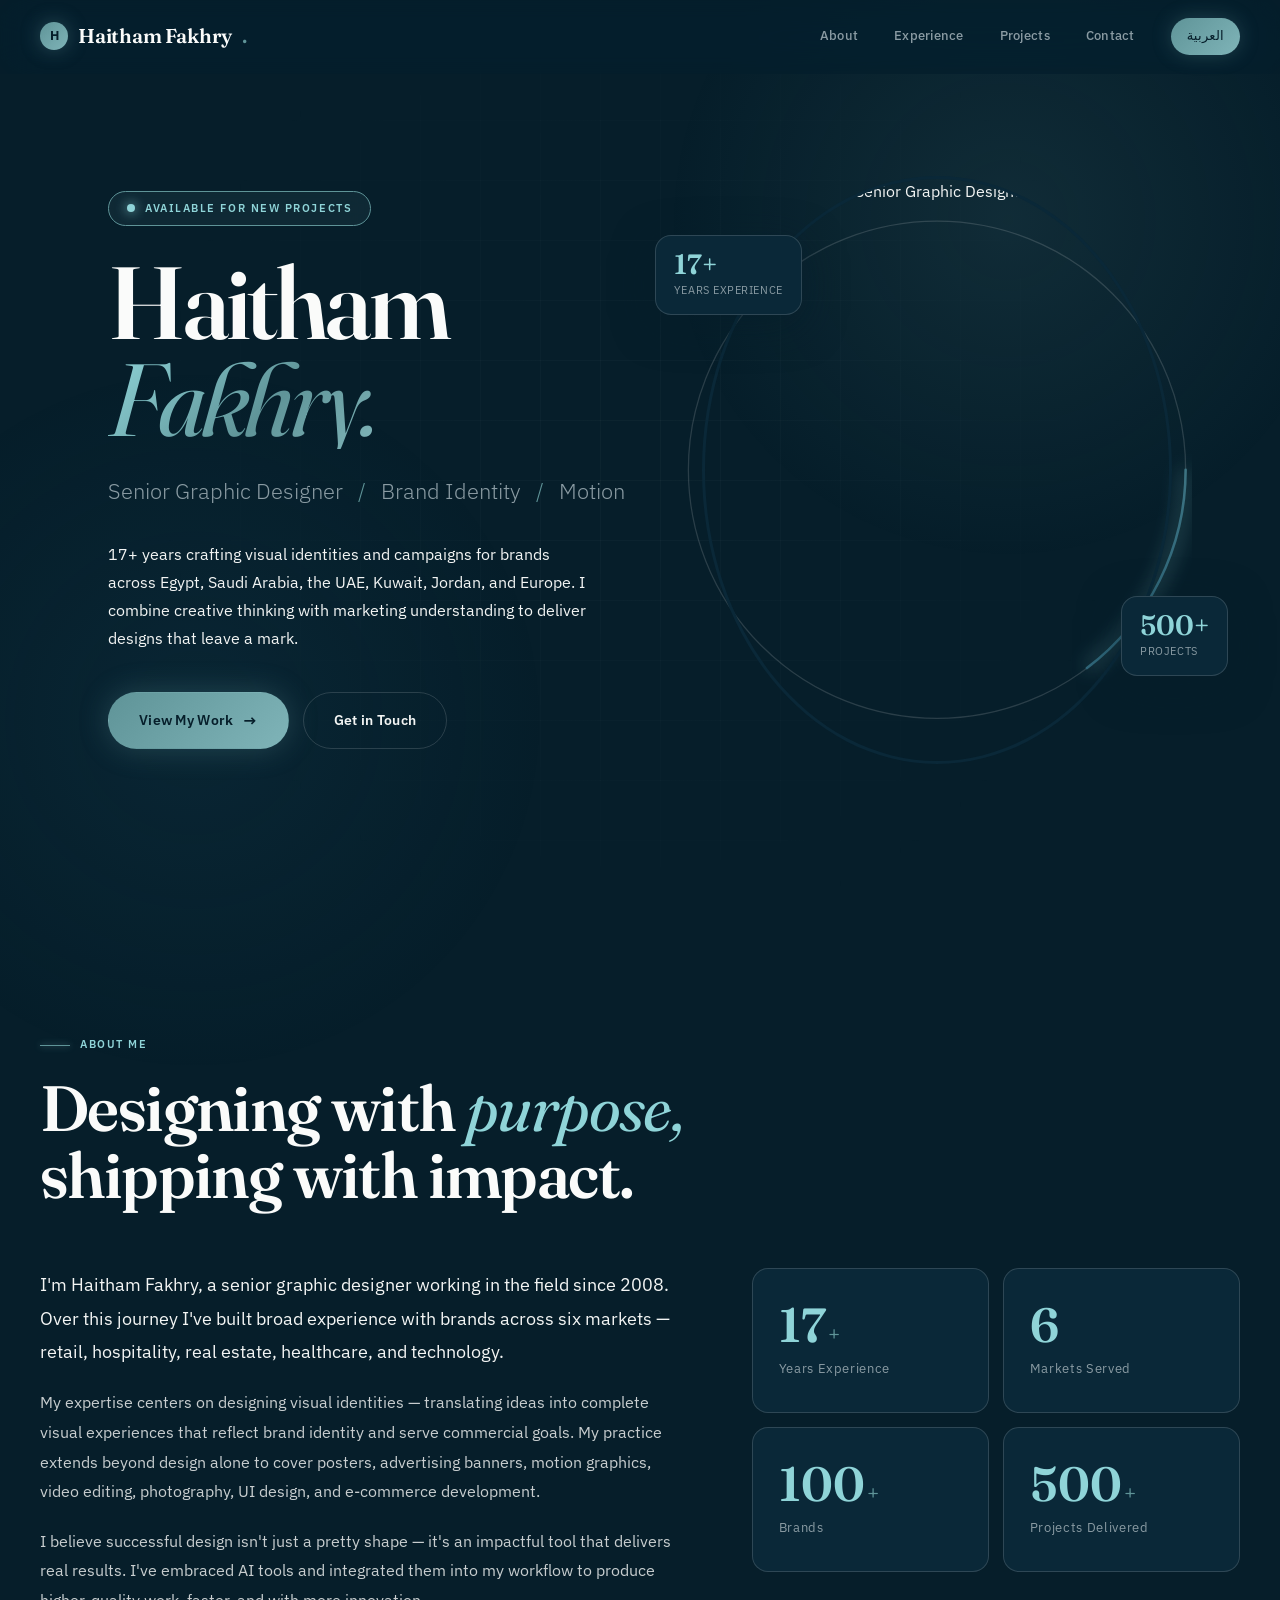
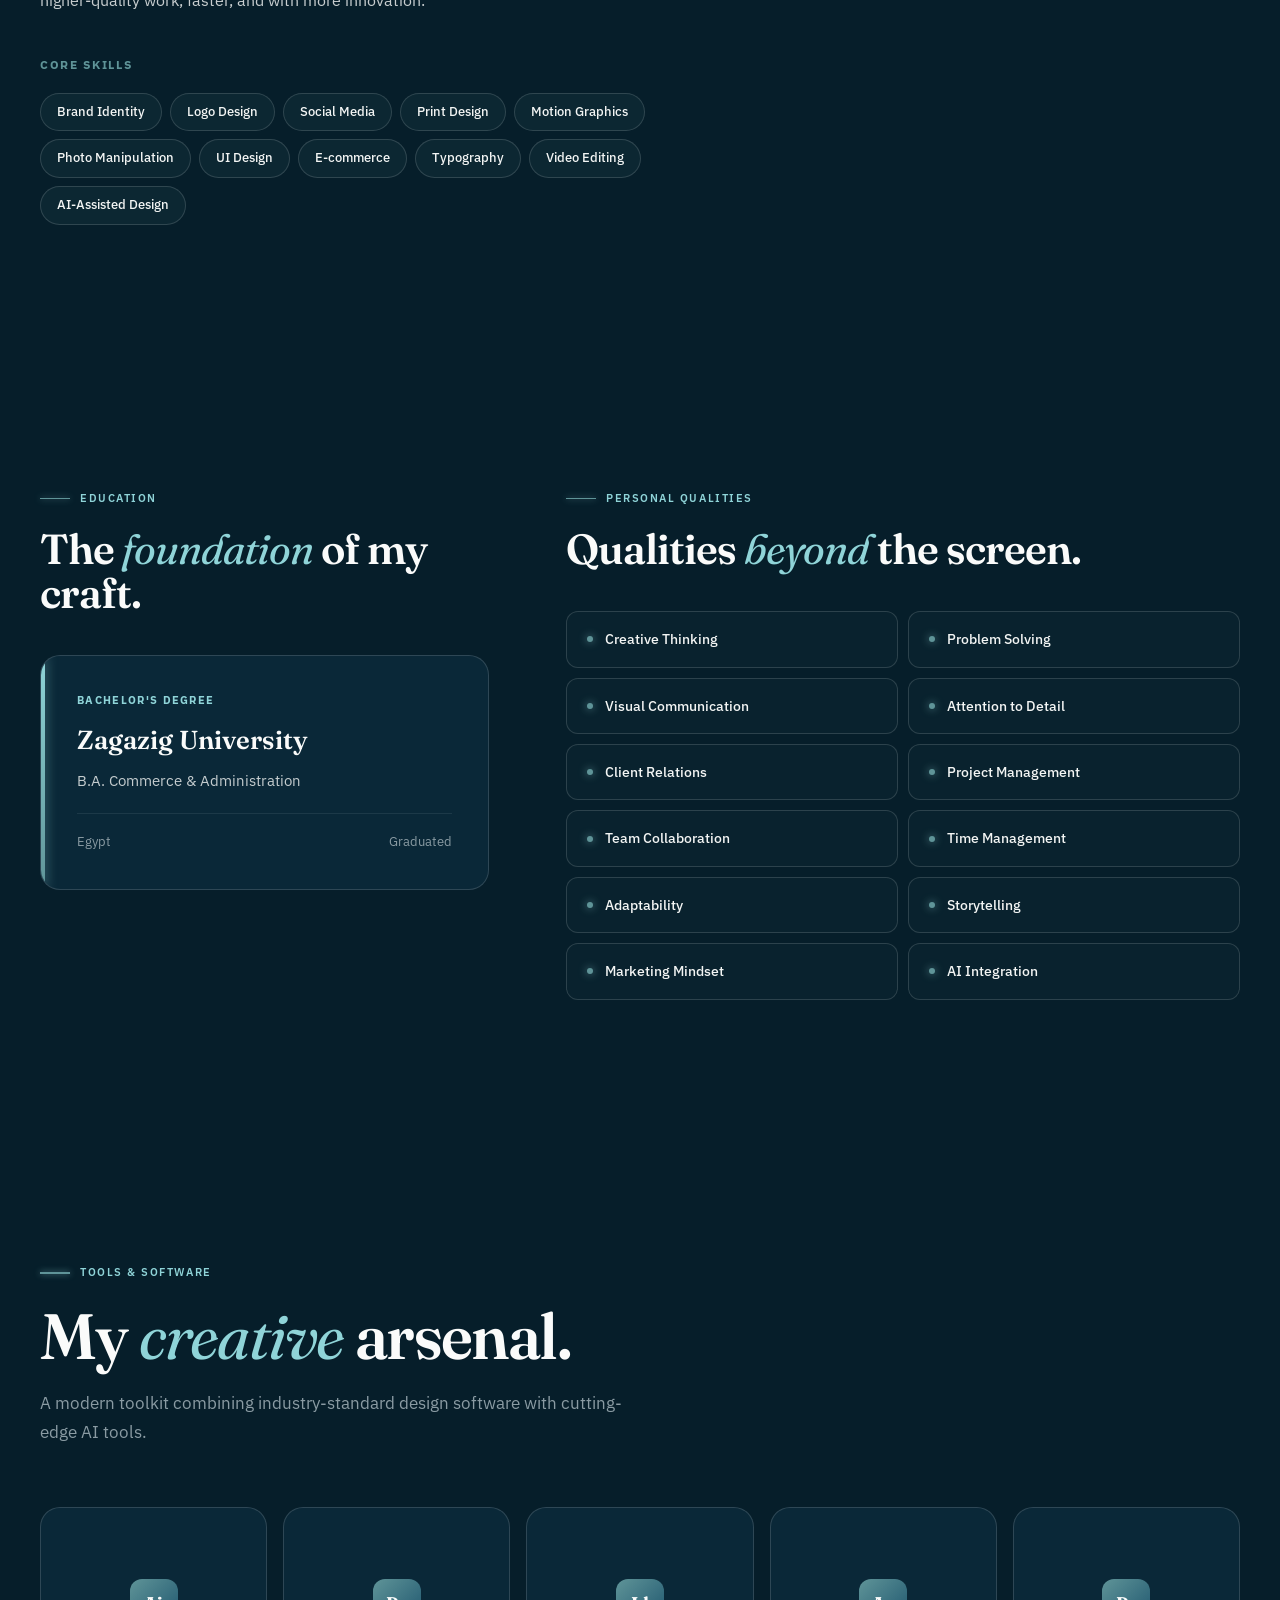
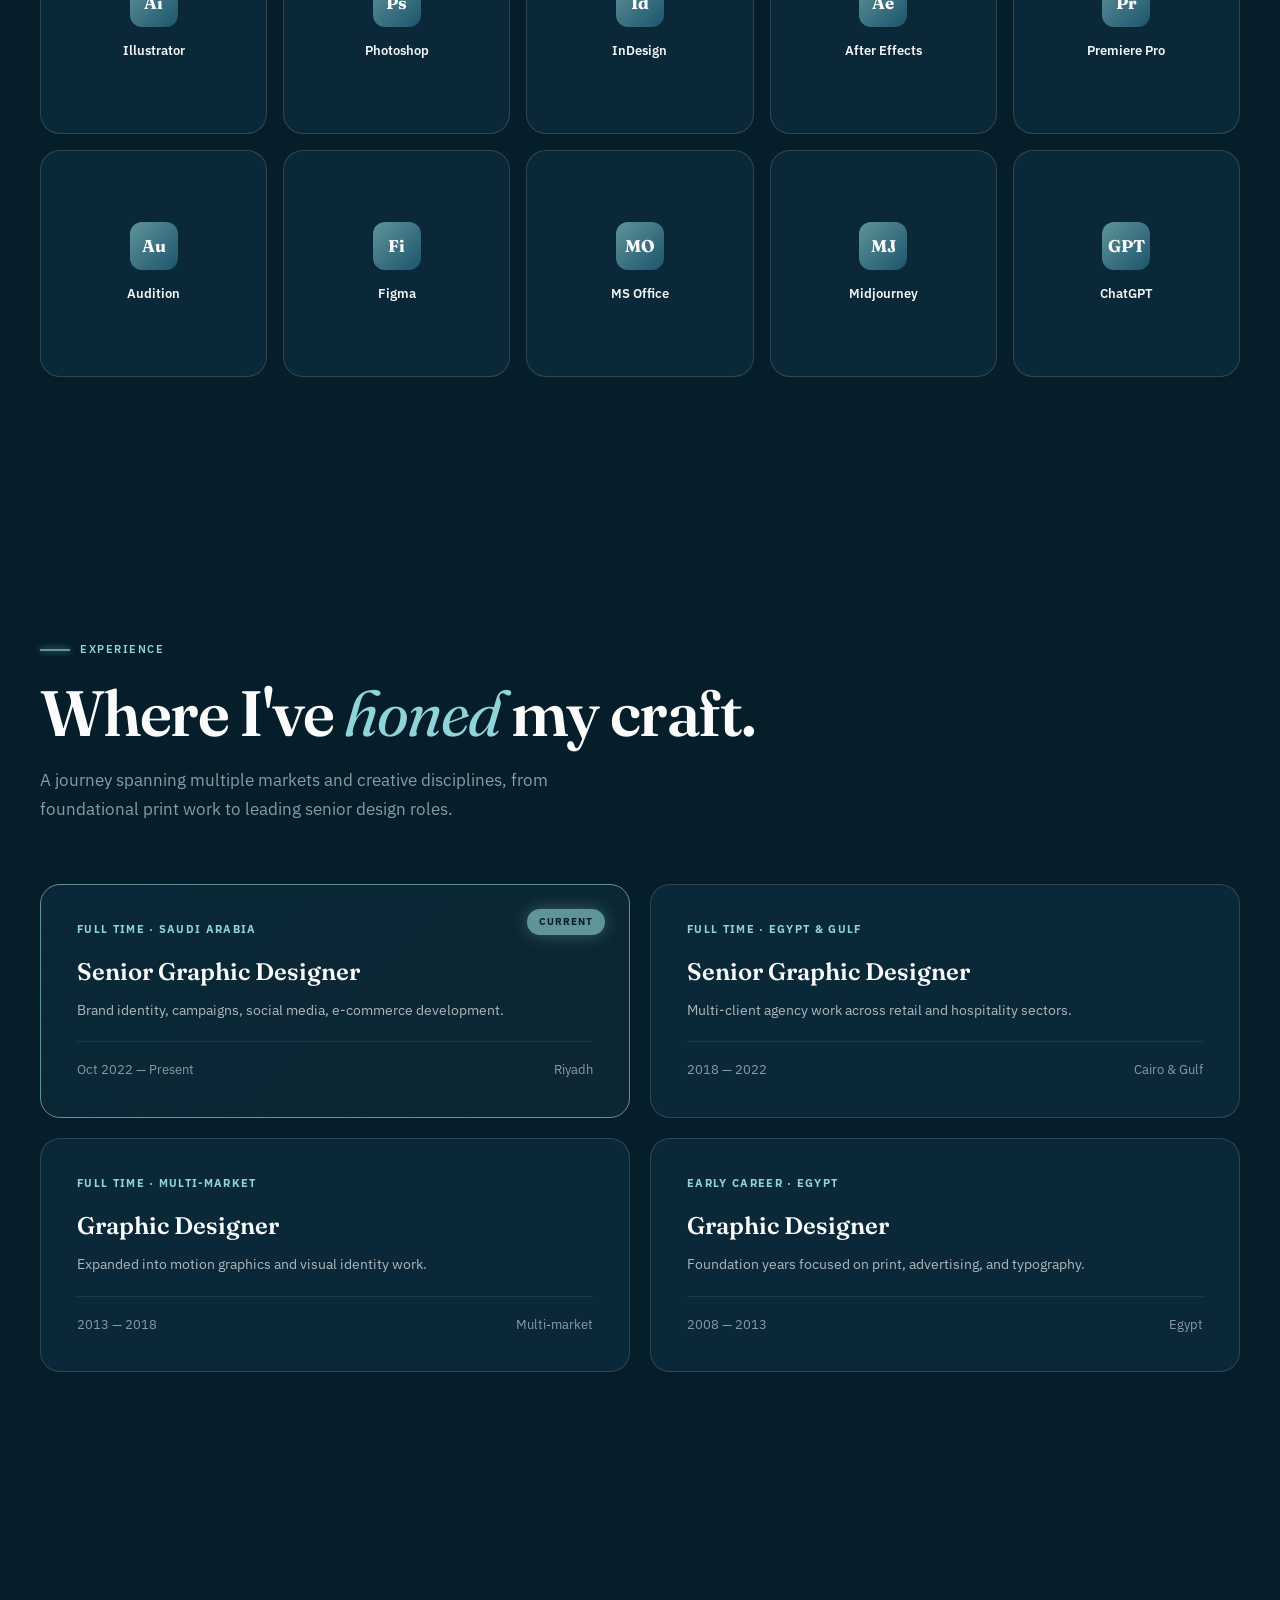
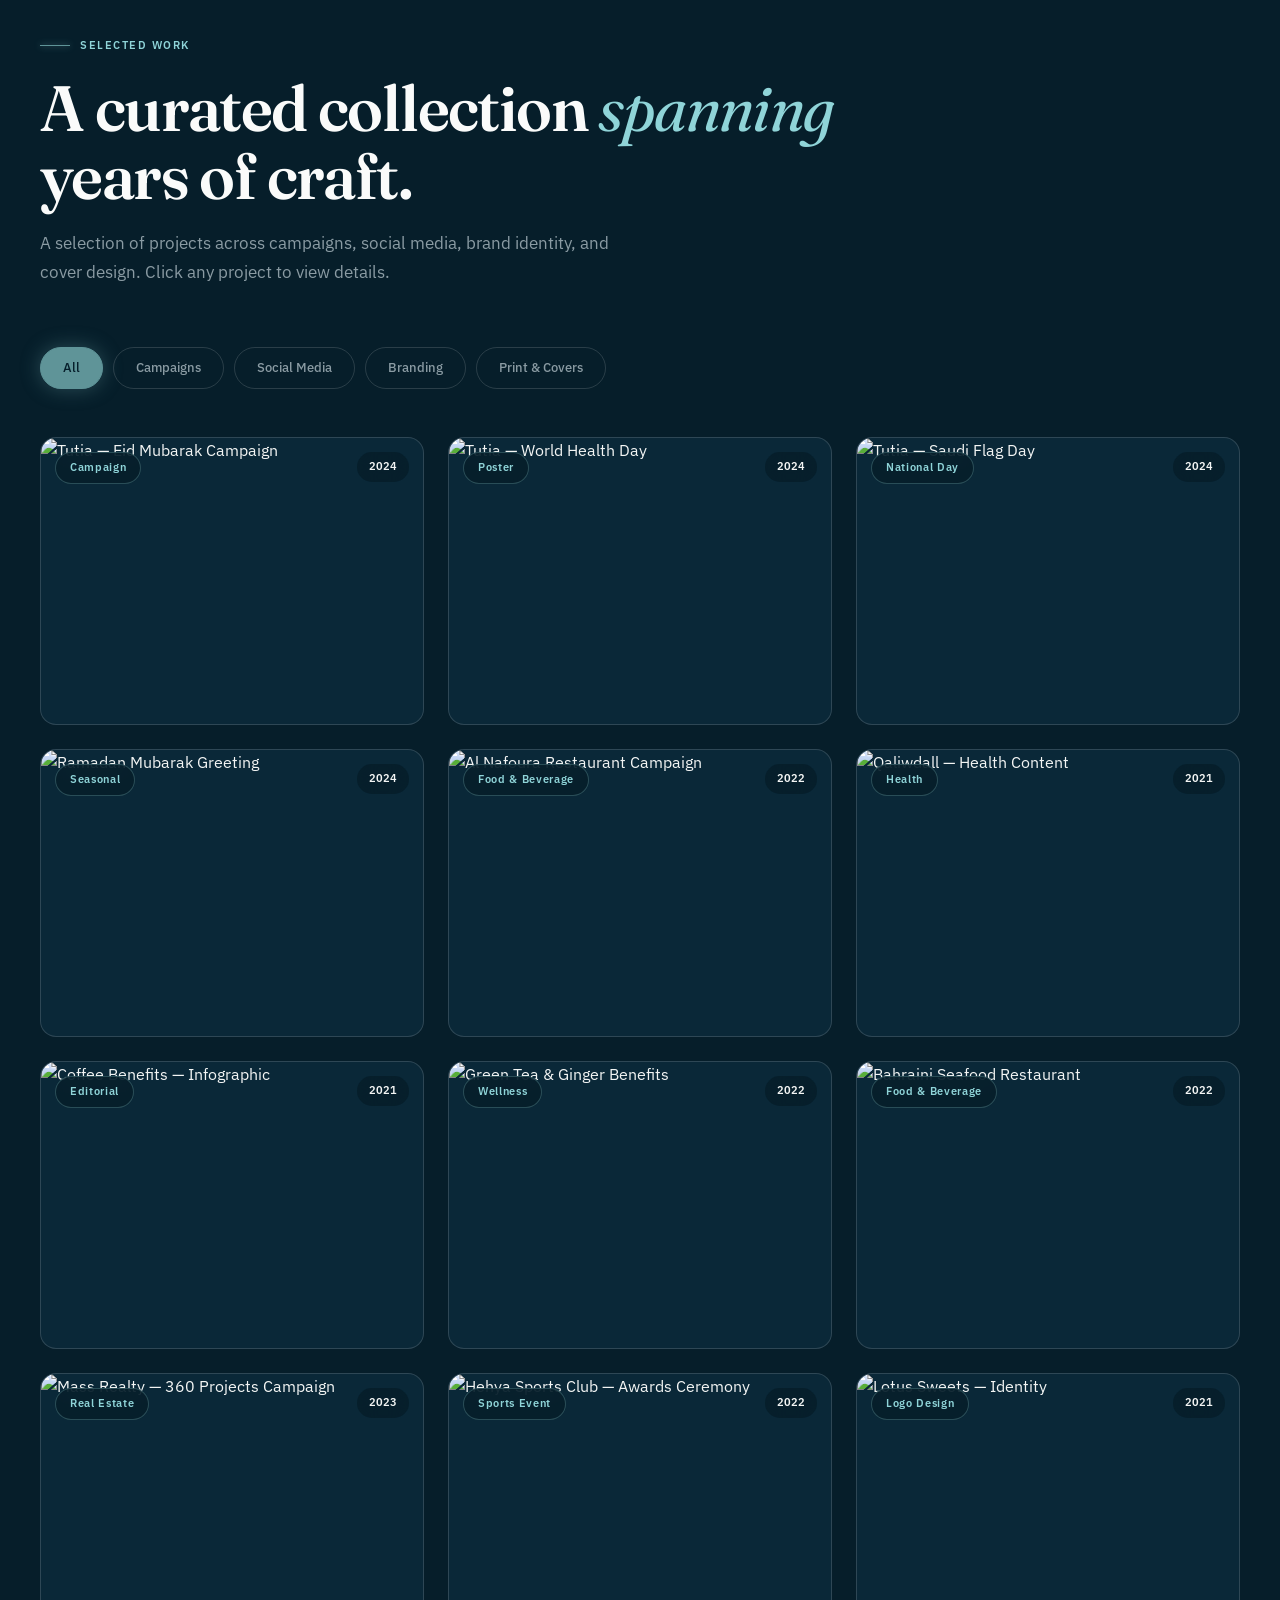
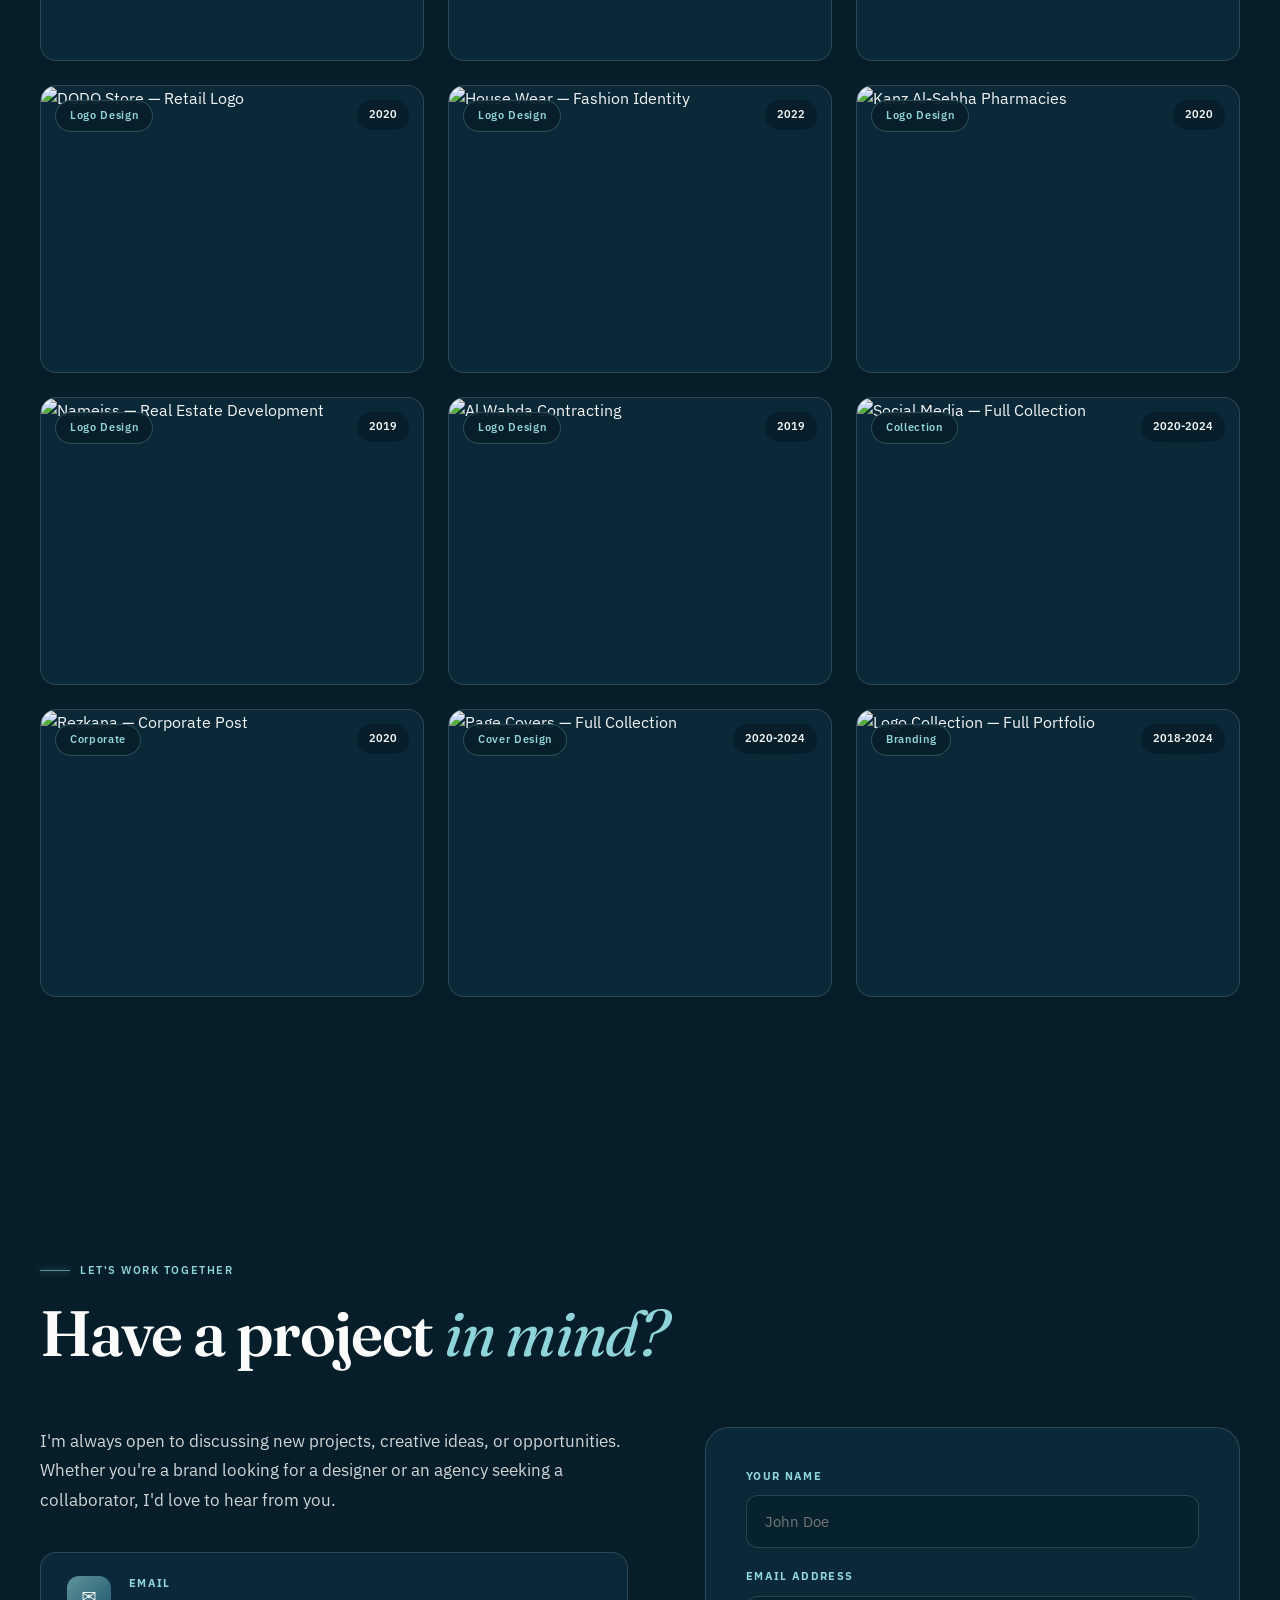
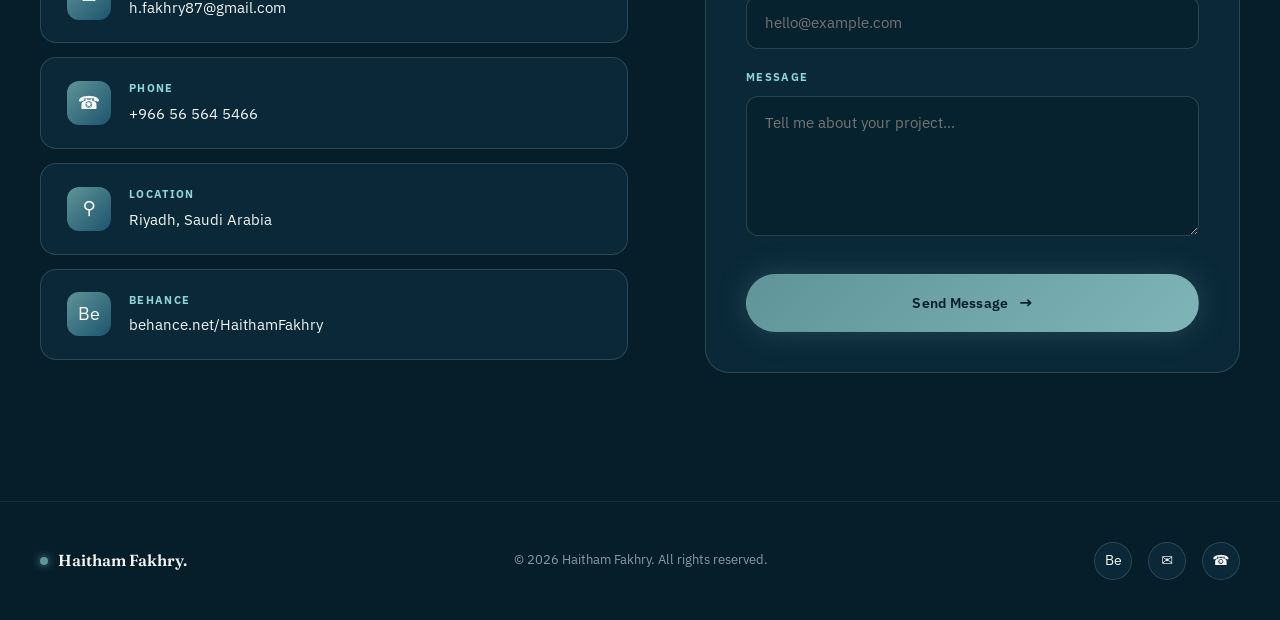
==== index.html @ f1efccdd "Add files via upload" ====
<!DOCTYPE html>
<html lang="en">
<head>
  <meta charset="UTF-8">
  <meta name="viewport" content="width=device-width, initial-scale=1.0">
  <title>Haitham Fakhry — Senior Graphic Designer</title>
  <meta name="description" content="Senior Graphic Designer with 17+ years of experience crafting visual identities and campaigns across the Middle East and Europe.">
  
  <link rel="preconnect" href="https://fonts.googleapis.com">
  <link rel="preconnect" href="https://fonts.gstatic.com" crossorigin>
  <link href="https://fonts.googleapis.com/css2?family=IBM+Plex+Sans:wght@300;400;500;600;700&family=Fraunces:opsz,wght@9..144,300;9..144,400;9..144,600;9..144,700&display=swap" rel="stylesheet">
  
  <link rel="stylesheet" href="style.css">
</head>
<body>

<nav class="nav" id="nav">
  <div class="nav-inner">
    <a href="#" class="nav-logo">
      <span class="logo-mark">H</span>
      Haitham Fakhry<span class="dot">.</span>
    </a>
    
    <div class="nav-menu" id="nav-menu">
      <a href="#about">About</a>
      <a href="#experience">Experience</a>
      <a href="#projects">Projects</a>
      <a href="#contact">Contact</a>
      <a href="ar/" class="lang-toggle">العربية</a>
    </div>
    
    <button class="nav-toggle" id="nav-toggle" aria-label="Menu">☰</button>
  </div>
</nav>

<section class="hero">
  <div class="hero-bg"></div>
  <div class="container">
    <div class="hero-inner">
      <div class="hero-text">
        <div class="hero-eyebrow reveal">
          <span class="pulse"></span>
          <span>Available for new projects</span>
        </div>
        
        <h1 class="reveal reveal-delay-1">
          Haitham<br>
          <span class="gradient-text">Fakhry.</span>
        </h1>
        
        <div class="role reveal reveal-delay-2">
          Senior Graphic Designer <span class="dash">/</span> Brand Identity <span class="dash">/</span> Motion
        </div>
        
        <p class="intro reveal reveal-delay-3">
          17+ years crafting visual identities and campaigns for brands across Egypt, Saudi Arabia, the UAE, Kuwait, Jordan, and Europe. I combine creative thinking with marketing understanding to deliver designs that leave a mark.
        </p>
        
        <div class="hero-ctas reveal reveal-delay-4">
          <a href="#projects" class="btn btn-primary">
            <span>View My Work</span>
            <span class="arrow">→</span>
          </a>
          <a href="#contact" class="btn btn-outline">
            <span>Get in Touch</span>
          </a>
        </div>
      </div>
      
      <div class="hero-image reveal reveal-delay-2">
        <div class="hero-image-ring">
          <svg viewBox="0 0 400 400">
            <defs>
              <linearGradient id="ringGradient" x1="0%" y1="0%" x2="100%" y2="100%">
                <stop offset="0%" stop-color="#8FD4D8"/>
                <stop offset="50%" stop-color="#5F9498"/>
                <stop offset="100%" stop-color="#1C546D"/>
              </linearGradient>
            </defs>
            <circle class="ring-bg" cx="200" cy="200" r="195"/>
            <circle class="ring-glow" cx="200" cy="200" r="195"/>
          </svg>
        </div>
        
        <div class="hero-image-wrap">
          <img src="images/haitham_portrait.jpg" alt="Haitham Fakhry — Senior Graphic Designer">
        </div>
        
        <div class="hero-badge hero-badge-1">
          <div class="value">17+</div>
          <div class="label">Years Experience</div>
        </div>
        <div class="hero-badge hero-badge-2">
          <div class="value">500+</div>
          <div class="label">Projects</div>
        </div>
      </div>
    </div>
  </div>
</section>

<section id="about">
  <div class="container">
    <div class="reveal">
      <div class="section-eyebrow">About Me</div>
      <h2 class="section-title">
        Designing with <span class="italic">purpose,</span><br>
        shipping with impact.
      </h2>
    </div>
    
    <div class="about-grid" style="margin-top: 60px;">
      <div class="about-text reveal">
        <p class="lead">
          I'm Haitham Fakhry, a senior graphic designer working in the field since 2008. Over this journey I've built broad experience with brands across six markets — retail, hospitality, real estate, healthcare, and technology.
        </p>
        <p>
          My expertise centers on designing visual identities — translating ideas into complete visual experiences that reflect brand identity and serve commercial goals. My practice extends beyond design alone to cover posters, advertising banners, motion graphics, video editing, photography, UI design, and e-commerce development.
        </p>
        <p>
          I believe successful design isn't just a pretty shape — it's an impactful tool that delivers real results. I've embraced AI tools and integrated them into my workflow to produce higher-quality work, faster, and with more innovation.
        </p>
        
        <div class="core-skills-title">Core Skills</div>
        <div class="skill-pills">
          <span class="skill-pill">Brand Identity</span>
          <span class="skill-pill">Logo Design</span>
          <span class="skill-pill">Social Media</span>
          <span class="skill-pill">Print Design</span>
          <span class="skill-pill">Motion Graphics</span>
          <span class="skill-pill">Photo Manipulation</span>
          <span class="skill-pill">UI Design</span>
          <span class="skill-pill">E-commerce</span>
          <span class="skill-pill">Typography</span>
          <span class="skill-pill">Video Editing</span>
          <span class="skill-pill">AI-Assisted Design</span>
        </div>
      </div>
      
      <div class="stats-grid reveal reveal-delay-2">
        <div class="stat-card">
          <div class="num">17<small>+</small></div>
          <div class="label">Years Experience</div>
        </div>
        <div class="stat-card">
          <div class="num">6</div>
          <div class="label">Markets Served</div>
        </div>
        <div class="stat-card">
          <div class="num">100<small>+</small></div>
          <div class="label">Brands</div>
        </div>
        <div class="stat-card">
          <div class="num">500<small>+</small></div>
          <div class="label">Projects Delivered</div>
        </div>
      </div>
    </div>
  </div>
</section>

<section>
  <div class="container">
    <div class="two-col">
      <div class="reveal">
        <div class="section-eyebrow">Education</div>
        <h2 class="section-title" style="font-size: clamp(28px, 3.5vw, 42px);">
          The <span class="italic">foundation</span> of my craft.
        </h2>
        
        <div class="edu-card" style="margin-top: 40px;">
          <div class="label">Bachelor's Degree</div>
          <h3>Zagazig University</h3>
          <div class="degree">B.A. Commerce &amp; Administration</div>
          <div class="period">
            <span>Egypt</span>
            <span>Graduated</span>
          </div>
        </div>
      </div>
      
      <div class="reveal reveal-delay-2">
        <div class="section-eyebrow">Personal Qualities</div>
        <h2 class="section-title" style="font-size: clamp(28px, 3.5vw, 42px);">
          Qualities <span class="italic">beyond</span> the screen.
        </h2>
        
        <div class="soft-grid" style="margin-top: 40px;">
          <div class="soft-item"><span class="mark"></span>Creative Thinking</div>
          <div class="soft-item"><span class="mark"></span>Problem Solving</div>
          <div class="soft-item"><span class="mark"></span>Visual Communication</div>
          <div class="soft-item"><span class="mark"></span>Attention to Detail</div>
          <div class="soft-item"><span class="mark"></span>Client Relations</div>
          <div class="soft-item"><span class="mark"></span>Project Management</div>
          <div class="soft-item"><span class="mark"></span>Team Collaboration</div>
          <div class="soft-item"><span class="mark"></span>Time Management</div>
          <div class="soft-item"><span class="mark"></span>Adaptability</div>
          <div class="soft-item"><span class="mark"></span>Storytelling</div>
          <div class="soft-item"><span class="mark"></span>Marketing Mindset</div>
          <div class="soft-item"><span class="mark"></span>AI Integration</div>
        </div>
      </div>
    </div>
  </div>
</section>

<section>
  <div class="container">
    <div class="reveal">
      <div class="section-eyebrow">Tools &amp; Software</div>
      <h2 class="section-title">My <span class="italic">creative</span> arsenal.</h2>
      <p class="section-subtitle">A modern toolkit combining industry-standard design software with cutting-edge AI tools.</p>
    </div>
    
    <div class="tools-grid reveal">
      <div class="tool-card"><div class="icon">Ai</div><div class="name">Illustrator</div></div>
      <div class="tool-card"><div class="icon">Ps</div><div class="name">Photoshop</div></div>
      <div class="tool-card"><div class="icon">Id</div><div class="name">InDesign</div></div>
      <div class="tool-card"><div class="icon">Ae</div><div class="name">After Effects</div></div>
      <div class="tool-card"><div class="icon">Pr</div><div class="name">Premiere Pro</div></div>
      <div class="tool-card"><div class="icon">Au</div><div class="name">Audition</div></div>
      <div class="tool-card"><div class="icon">Fi</div><div class="name">Figma</div></div>
      <div class="tool-card"><div class="icon">MO</div><div class="name">MS Office</div></div>
      <div class="tool-card"><div class="icon">MJ</div><div class="name">Midjourney</div></div>
      <div class="tool-card"><div class="icon">GPT</div><div class="name">ChatGPT</div></div>
    </div>
  </div>
</section>

<section id="experience">
  <div class="container">
    <div class="reveal">
      <div class="section-eyebrow">Experience</div>
      <h2 class="section-title">Where I've <span class="italic">honed</span> my craft.</h2>
      <p class="section-subtitle">A journey spanning multiple markets and creative disciplines, from foundational print work to leading senior design roles.</p>
    </div>
    
    <div class="exp-timeline">
      <div class="exp-card current reveal">
        <div class="type">Full Time · Saudi Arabia</div>
        <h3>Senior Graphic Designer</h3>
        <div class="role">Brand identity, campaigns, social media, e-commerce development.</div>
        <div class="period">
          <span>Oct 2022 — Present</span>
          <span>Riyadh</span>
        </div>
      </div>
      
      <div class="exp-card reveal reveal-delay-1">
        <div class="type">Full Time · Egypt &amp; Gulf</div>
        <h3>Senior Graphic Designer</h3>
        <div class="role">Multi-client agency work across retail and hospitality sectors.</div>
        <div class="period">
          <span>2018 — 2022</span>
          <span>Cairo &amp; Gulf</span>
        </div>
      </div>
      
      <div class="exp-card reveal reveal-delay-2">
        <div class="type">Full Time · Multi-market</div>
        <h3>Graphic Designer</h3>
        <div class="role">Expanded into motion graphics and visual identity work.</div>
        <div class="period">
          <span>2013 — 2018</span>
          <span>Multi-market</span>
        </div>
      </div>
      
      <div class="exp-card reveal reveal-delay-3">
        <div class="type">Early Career · Egypt</div>
        <h3>Graphic Designer</h3>
        <div class="role">Foundation years focused on print, advertising, and typography.</div>
        <div class="period">
          <span>2008 — 2013</span>
          <span>Egypt</span>
        </div>
      </div>
    </div>
  </div>
</section>

<section id="projects">
  <div class="container">
    <div class="reveal">
      <div class="section-eyebrow">Selected Work</div>
      <h2 class="section-title">
        A curated collection <span class="italic">spanning</span><br>
        years of craft.
      </h2>
      <p class="section-subtitle">A selection of projects across campaigns, social media, brand identity, and cover design. Click any project to view details.</p>
    </div>
    
    <div class="filter-bar reveal">
      <button class="filter-btn active" data-filter="all">All</button>
      <button class="filter-btn" data-filter="campaign">Campaigns</button>
      <button class="filter-btn" data-filter="social">Social Media</button>
      <button class="filter-btn" data-filter="branding">Branding</button>
      <button class="filter-btn" data-filter="print">Print &amp; Covers</button>
    </div>
    
    <div class="projects-grid reveal" id="projects-grid"></div>
  </div>
</section>

<section id="contact" class="contact">
  <div class="container">
    <div class="reveal">
      <div class="section-eyebrow">Let's Work Together</div>
      <h2 class="section-title">
        Have a project <span class="italic">in mind?</span>
      </h2>
    </div>
    
    <div class="contact-grid" style="margin-top: 60px;">
      <div class="reveal">
        <p class="contact-intro">
          I'm always open to discussing new projects, creative ideas, or opportunities. Whether you're a brand looking for a designer or an agency seeking a collaborator, I'd love to hear from you.
        </p>
        
        <div class="contact-info">
          <a href="mailto:h.fakhry87@gmail.com" class="contact-row">
            <div class="icon">✉</div>
            <div class="content">
              <div class="label">Email</div>
              <div class="value">h.fakhry87@gmail.com</div>
            </div>
          </a>
          <a href="tel:+966565645466" class="contact-row">
            <div class="icon">☎</div>
            <div class="content">
              <div class="label">Phone</div>
              <div class="value">+966 56 564 5466</div>
            </div>
          </a>
          <div class="contact-row">
            <div class="icon">⚲</div>
            <div class="content">
              <div class="label">Location</div>
              <div class="value">Riyadh, Saudi Arabia</div>
            </div>
          </div>
          <a href="https://www.behance.net/HaithamFakhry" target="_blank" rel="noopener" class="contact-row">
            <div class="icon">Be</div>
            <div class="content">
              <div class="label">Behance</div>
              <div class="value">behance.net/HaithamFakhry</div>
            </div>
          </a>
        </div>
      </div>
      
      <form class="contact-form reveal reveal-delay-2" id="contact-form" onsubmit="handleFormSubmit(event)">
        <div class="form-group">
          <label for="name">Your Name</label>
          <input type="text" id="name" name="name" required placeholder="John Doe">
        </div>
        <div class="form-group">
          <label for="email">Email Address</label>
          <input type="email" id="email" name="email" required placeholder="hello@example.com">
        </div>
        <div class="form-group">
          <label for="message">Message</label>
          <textarea id="message" name="message" required placeholder="Tell me about your project..."></textarea>
        </div>
        <button type="submit" class="btn btn-primary">
          <span>Send Message</span>
          <span class="arrow">→</span>
        </button>
      </form>
    </div>
  </div>
</section>

<footer>
  <div class="container">
    <div class="footer-logo">Haitham Fakhry.</div>
    <div>© 2026 Haitham Fakhry. All rights reserved.</div>
    <div class="footer-social">
      <a href="https://www.behance.net/HaithamFakhry" target="_blank" rel="noopener" aria-label="Behance">Be</a>
      <a href="mailto:h.fakhry87@gmail.com" aria-label="Email">✉</a>
      <a href="tel:+966565645466" aria-label="Phone">☎</a>
    </div>
  </div>
</footer>

<div class="modal" id="modal">
  <div class="modal-content">
    <button class="modal-close" id="modal-close" aria-label="Close">×</button>
    <div class="modal-hero">
      <img id="modal-image" src="" alt="">
    </div>
    <div class="modal-body">
      <span class="cat" id="modal-category"></span>
      <h2 id="modal-title"></h2>
      <p id="modal-description"></p>
      <div class="modal-meta">
        <div><span class="label">Year:</span><span class="value" id="modal-year"></span></div>
        <div><span class="label">Category:</span><span class="value" id="modal-category-label"></span></div>
      </div>
    </div>
  </div>
</div>

<script src="projects.js"></script>
<script src="script.js"></script>
<script>
  const LANG = 'en';
  initPage();
</script>

</body>
</html>
---- style.css ----
*, *::before, *::after { margin: 0; padding: 0; box-sizing: border-box; }

:root {
  --navy-deepest: #061E2A;
  --navy-deep:    #0A2838;
  --navy-mid:     #1C546D;
  --teal:         #5F9498;
  --teal-light:   #7FB4B8;
  --teal-bright:  #8FD4D8;
  --off-white:    #F3F5F4;
  --white-soft:   #FAFBFA;
  --muted:        #8A9BA3;
  --muted-dark:   #5A6B73;
  --line:         rgba(243, 245, 244, 0.08);
  --line-strong:  rgba(243, 245, 244, 0.15);
  
  --font-display: 'Fraunces', serif;
  --font-body: 'IBM Plex Sans', system-ui, sans-serif;
  --font-ar: 'IBM Plex Sans Arabic', var(--font-body);
  
  --max-w: 1280px;
}

html { scroll-behavior: smooth; }

body {
  font-family: var(--font-body);
  background: var(--navy-deepest);
  color: var(--off-white);
  line-height: 1.6;
  -webkit-font-smoothing: antialiased;
  overflow-x: hidden;
}

body::before {
  content: '';
  position: fixed;
  top: -20%; right: -10%;
  width: 800px; height: 800px;
  background: radial-gradient(circle, rgba(95,148,152,0.12) 0%, transparent 60%);
  pointer-events: none;
  z-index: 0;
}
body::after {
  content: '';
  position: fixed;
  bottom: -30%; left: -20%;
  width: 900px; height: 900px;
  background: radial-gradient(circle, rgba(28,84,109,0.15) 0%, transparent 55%);
  pointer-events: none;
  z-index: 0;
}

img { display: block; max-width: 100%; height: auto; }
a { color: inherit; text-decoration: none; }
button { font: inherit; cursor: pointer; border: none; background: none; color: inherit; }

.container {
  max-width: var(--max-w);
  margin: 0 auto;
  padding: 0 clamp(20px, 4vw, 40px);
  position: relative;
  z-index: 1;
}

/* ============================================================
   NAVIGATION
   ============================================================ */
.nav {
  position: fixed;
  top: 0; left: 0; right: 0;
  z-index: 100;
  background: rgba(6, 30, 42, 0.75);
  backdrop-filter: blur(20px) saturate(180%);
  -webkit-backdrop-filter: blur(20px) saturate(180%);
  border-bottom: 1px solid transparent;
  transition: all 0.3s cubic-bezier(0.4, 0, 0.2, 1);
}
.nav.scrolled {
  background: rgba(6, 30, 42, 0.92);
  border-bottom-color: var(--line);
}

.nav-inner {
  max-width: var(--max-w);
  margin: 0 auto;
  padding: 18px clamp(20px, 4vw, 40px);
  display: flex;
  justify-content: space-between;
  align-items: center;
}

.nav-logo {
  font-family: var(--font-display);
  font-weight: 600;
  font-size: 20px;
  letter-spacing: -0.01em;
  display: flex;
  align-items: center;
  gap: 10px;
  color: var(--white-soft);
}
.nav-logo .logo-mark {
  width: 28px; height: 28px;
  border-radius: 50%;
  background: linear-gradient(135deg, var(--teal) 0%, var(--teal-light) 100%);
  display: flex;
  align-items: center;
  justify-content: center;
  font-size: 13px;
  font-weight: 700;
  font-family: var(--font-body);
  color: var(--navy-deepest);
  box-shadow: 0 0 20px rgba(95, 148, 152, 0.4);
}
.nav-logo .dot { color: var(--teal); }

.nav-menu {
  display: flex;
  gap: 36px;
  align-items: center;
}
.nav-menu a {
  font-size: 13px;
  font-weight: 500;
  color: var(--muted);
  transition: color 0.2s;
  position: relative;
  letter-spacing: 0.02em;
}
.nav-menu a:hover { color: var(--off-white); }
.nav-menu a:not(.lang-toggle)::after {
  content: '';
  position: absolute;
  left: 0; bottom: -6px;
  width: 0; height: 1.5px;
  background: var(--teal);
  transition: width 0.3s ease;
  box-shadow: 0 0 8px var(--teal);
}
.nav-menu a:not(.lang-toggle):hover::after { width: 100%; }

.lang-toggle {
  padding: 8px 16px;
  background: linear-gradient(135deg, var(--teal) 0%, var(--teal-light) 100%);
  color: var(--navy-deepest) !important;
  border-radius: 999px;
  font-size: 12px;
  font-weight: 700;
  letter-spacing: 0.06em;
  transition: all 0.3s;
  box-shadow: 0 0 20px rgba(95, 148, 152, 0.3);
}
.lang-toggle:hover {
  transform: translateY(-2px);
  box-shadow: 0 4px 25px rgba(95, 148, 152, 0.5);
}

.nav-toggle {
  display: none;
  font-size: 22px;
  color: var(--off-white);
}

@media (max-width: 768px) {
  .nav-menu {
    display: none;
    position: absolute;
    top: 100%; left: 0; right: 0;
    background: var(--navy-deep);
    flex-direction: column;
    gap: 0;
    padding: 8px 20px 20px;
    border-bottom: 1px solid var(--line);
  }
  .nav-menu.open { display: flex; }
  .nav-menu a {
    padding: 14px 0;
    border-bottom: 1px solid var(--line);
  }
  .nav-menu a:last-of-type { border-bottom: none; }
  .nav-toggle { display: block; }
}

/* ============================================================
   HERO
   ============================================================ */
.hero {
  padding: 140px 0 100px;
  min-height: 100vh;
  display: flex;
  align-items: center;
  position: relative;
  overflow: hidden;
}

.hero-bg {
  position: absolute;
  inset: 0;
  opacity: 0.4;
  pointer-events: none;
  background-image:
    linear-gradient(var(--line) 1px, transparent 1px),
    linear-gradient(90deg, var(--line) 1px, transparent 1px);
  background-size: 60px 60px;
  mask-image: radial-gradient(circle at center, black 0%, transparent 70%);
  -webkit-mask-image: radial-gradient(circle at center, black 0%, transparent 70%);
}

.hero-inner {
  display: grid;
  grid-template-columns: 1.1fr 1fr;
  gap: clamp(40px, 6vw, 100px);
  align-items: center;
  position: relative;
  z-index: 1;
}

.hero-eyebrow {
  display: inline-flex;
  align-items: center;
  gap: 10px;
  padding: 8px 18px;
  background: rgba(95, 148, 152, 0.1);
  border: 1px solid var(--teal);
  color: var(--teal-bright);
  font-size: 11px;
  font-weight: 600;
  letter-spacing: 0.14em;
  text-transform: uppercase;
  border-radius: 999px;
  margin-bottom: 28px;
  backdrop-filter: blur(10px);
}
.hero-eyebrow .pulse {
  width: 8px; height: 8px;
  background: var(--teal-bright);
  border-radius: 50%;
  box-shadow: 0 0 12px var(--teal-bright);
  animation: pulse 2s ease-in-out infinite;
}
@keyframes pulse {
  0%, 100% { opacity: 1; transform: scale(1); }
  50% { opacity: 0.4; transform: scale(1.2); }
}

.hero h1 {
  font-family: var(--font-display);
  font-size: clamp(52px, 8vw, 108px);
  font-weight: 600;
  line-height: 0.95;
  letter-spacing: -0.035em;
  margin-bottom: 24px;
  color: var(--white-soft);
}
.hero h1 .gradient-text {
  background: linear-gradient(135deg, var(--teal-bright) 0%, var(--teal) 60%, var(--teal-light) 100%);
  -webkit-background-clip: text;
  background-clip: text;
  -webkit-text-fill-color: transparent;
  font-style: italic;
  font-weight: 400;
  display: inline-block;
}

.hero .role {
  font-size: clamp(18px, 2vw, 22px);
  font-weight: 300;
  color: var(--muted);
  margin-bottom: 32px;
}
.hero .role .dash {
  color: var(--teal);
  margin: 0 10px;
}

.hero .intro {
  font-size: 16px;
  line-height: 1.75;
  color: var(--off-white);
  opacity: 0.8;
  max-width: 480px;
  margin-bottom: 40px;
}

.hero-ctas {
  display: flex;
  gap: 14px;
  flex-wrap: wrap;
}

.btn {
  display: inline-flex;
  align-items: center;
  gap: 10px;
  padding: 15px 30px;
  font-size: 14px;
  font-weight: 600;
  letter-spacing: 0.02em;
  border-radius: 999px;
  transition: all 0.3s cubic-bezier(0.4, 0, 0.2, 1);
  border: 1.5px solid transparent;
}
.btn-primary {
  background: linear-gradient(135deg, var(--teal) 0%, var(--teal-light) 100%);
  color: var(--navy-deepest);
  box-shadow: 0 0 30px rgba(95, 148, 152, 0.3);
}
.btn-primary:hover {
  transform: translateY(-3px);
  box-shadow: 0 10px 40px rgba(95, 148, 152, 0.5);
}
.btn-outline {
  background: transparent;
  color: var(--off-white);
  border-color: var(--line-strong);
}
.btn-outline:hover {
  border-color: var(--teal);
  color: var(--teal-bright);
  background: rgba(95, 148, 152, 0.08);
}
.btn .arrow { transition: transform 0.3s; font-size: 16px; }
.btn:hover .arrow { transform: translateX(4px); }

.hero-image {
  position: relative;
  width: 100%;
  aspect-ratio: 4/5;
}

.hero-image-wrap {
  position: absolute;
  inset: 0;
  border-radius: 50%;
  overflow: hidden;
  z-index: 2;
  border: 3px solid var(--navy-deep);
}

.hero-image-wrap img {
  width: 100%; height: 100%;
  object-fit: cover;
  transition: transform 0.8s cubic-bezier(0.4, 0, 0.2, 1);
}
.hero-image:hover .hero-image-wrap img { transform: scale(1.05); }

.hero-image-ring {
  position: absolute;
  inset: -20px;
  border-radius: 50%;
  z-index: 1;
  animation: rotateSlow 30s linear infinite;
}
.hero-image-ring svg { width: 100%; height: 100%; }
.hero-image-ring .ring-bg {
  fill: none;
  stroke: var(--line-strong);
  stroke-width: 1;
}
.hero-image-ring .ring-glow {
  fill: none;
  stroke: url(#ringGradient);
  stroke-width: 2;
  stroke-linecap: round;
  stroke-dasharray: 180 1050;
  filter: drop-shadow(0 0 8px var(--teal-bright));
}

@keyframes rotateSlow {
  from { transform: rotate(0deg); }
  to { transform: rotate(360deg); }
}

.hero-badge {
  position: absolute;
  z-index: 3;
  background: var(--navy-deep);
  border: 1px solid var(--line-strong);
  border-radius: 16px;
  padding: 14px 18px;
  backdrop-filter: blur(10px);
  box-shadow: 0 10px 40px rgba(6, 30, 42, 0.5);
  animation: float 6s ease-in-out infinite;
}
@keyframes float {
  0%, 100% { transform: translateY(0); }
  50% { transform: translateY(-8px); }
}
.hero-badge-1 { top: 10%; left: -10%; animation-delay: 0s; }
.hero-badge-2 { bottom: 15%; right: -12%; animation-delay: 3s; }

.hero-badge .value {
  font-family: var(--font-display);
  font-size: 28px;
  font-weight: 600;
  color: var(--teal-bright);
  line-height: 1;
  margin-bottom: 4px;
}
.hero-badge .label {
  font-size: 11px;
  color: var(--muted);
  letter-spacing: 0.05em;
  text-transform: uppercase;
}

@media (max-width: 900px) {
  .hero-inner { grid-template-columns: 1fr; }
  .hero-image { max-width: 360px; margin: 0 auto; }
  .hero-badge-1 { left: -5%; }
  .hero-badge-2 { right: -5%; }
}
@media (max-width: 500px) {
  .hero-badge-1 { top: 5%; left: -10px; padding: 10px 14px; }
  .hero-badge-2 { bottom: 8%; right: -10px; padding: 10px 14px; }
  .hero-badge .value { font-size: 22px; }
}

/* ============================================================
   SECTIONS
   ============================================================ */
section {
  padding: clamp(80px, 10vw, 140px) 0;
  position: relative;
}

.section-eyebrow {
  display: inline-flex;
  align-items: center;
  gap: 10px;
  font-size: 11px;
  font-weight: 600;
  letter-spacing: 0.14em;
  text-transform: uppercase;
  color: var(--teal-bright);
  margin-bottom: 20px;
}
.section-eyebrow::before {
  content: '';
  width: 30px; height: 1.5px;
  background: var(--teal);
  box-shadow: 0 0 6px var(--teal);
}

.section-title {
  font-family: var(--font-display);
  font-size: clamp(36px, 5vw, 64px);
  font-weight: 600;
  line-height: 1.05;
  letter-spacing: -0.025em;
  color: var(--white-soft);
  max-width: 800px;
  margin-bottom: 20px;
}
.section-title .italic {
  font-style: italic;
  font-weight: 400;
  color: var(--teal-bright);
}

.section-subtitle {
  font-size: 17px;
  color: var(--muted);
  max-width: 600px;
  margin-bottom: 60px;
  line-height: 1.7;
}

/* ============================================================
   ABOUT
   ============================================================ */
.about-grid {
  display: grid;
  grid-template-columns: 1.3fr 1fr;
  gap: clamp(40px, 6vw, 100px);
  align-items: start;
}

.about-text p {
  font-size: 16px;
  line-height: 1.85;
  color: var(--off-white);
  opacity: 0.82;
  margin-bottom: 20px;
}
.about-text p.lead {
  font-size: 18px;
  opacity: 1;
}

.core-skills-title {
  font-size: 12px;
  font-weight: 700;
  letter-spacing: 0.14em;
  text-transform: uppercase;
  color: var(--teal);
  margin: 40px 0 18px;
}
.skill-pills {
  display: flex;
  flex-wrap: wrap;
  gap: 8px;
}
.skill-pill {
  padding: 8px 16px;
  background: rgba(95, 148, 152, 0.08);
  border: 1px solid var(--line-strong);
  border-radius: 999px;
  font-size: 13px;
  font-weight: 500;
  color: var(--off-white);
  transition: all 0.25s cubic-bezier(0.4, 0, 0.2, 1);
  cursor: default;
}
.skill-pill:hover {
  background: var(--teal);
  color: var(--navy-deepest);
  border-color: var(--teal);
  transform: translateY(-2px);
  box-shadow: 0 6px 20px rgba(95, 148, 152, 0.4);
}

.stats-grid {
  display: grid;
  grid-template-columns: 1fr 1fr;
  gap: 14px;
}
.stat-card {
  padding: 32px 26px;
  background: var(--navy-deep);
  border: 1px solid var(--line-strong);
  border-radius: 16px;
  transition: all 0.3s;
  position: relative;
  overflow: hidden;
}
.stat-card::before {
  content: '';
  position: absolute;
  top: 0; left: 0; right: 0;
  height: 2px;
  background: linear-gradient(90deg, transparent, var(--teal), transparent);
  opacity: 0;
  transition: opacity 0.3s;
}
.stat-card:hover {
  transform: translateY(-4px);
  border-color: var(--teal);
  box-shadow: 0 20px 50px rgba(0,0,0,0.3), 0 0 30px rgba(95,148,152,0.15);
}
.stat-card:hover::before { opacity: 1; }

.stat-card .num {
  font-family: var(--font-display);
  font-size: 48px;
  font-weight: 600;
  line-height: 1;
  color: var(--teal-bright);
  margin-bottom: 10px;
  display: flex;
  align-items: baseline;
  gap: 2px;
}
.stat-card .num small {
  font-size: 22px;
  color: var(--teal);
}
.stat-card .label {
  font-size: 13px;
  color: var(--muted);
  letter-spacing: 0.05em;
}

@media (max-width: 900px) {
  .about-grid { grid-template-columns: 1fr; }
}

/* ============================================================
   EDUCATION & SOFT
   ============================================================ */
.two-col {
  display: grid;
  grid-template-columns: 1fr 1.5fr;
  gap: clamp(40px, 6vw, 80px);
  align-items: start;
}

.edu-card {
  background: var(--navy-deep);
  padding: 36px;
  border-radius: 20px;
  border: 1px solid var(--line-strong);
  position: relative;
  overflow: hidden;
}
.edu-card::before {
  content: '';
  position: absolute;
  top: 0; left: 0;
  width: 4px; height: 100%;
  background: linear-gradient(180deg, var(--teal-bright), var(--teal));
  box-shadow: 0 0 12px var(--teal);
}
.edu-card .label {
  font-size: 11px;
  font-weight: 700;
  color: var(--teal-bright);
  letter-spacing: 0.12em;
  text-transform: uppercase;
  margin-bottom: 10px;
}
.edu-card h3 {
  font-family: var(--font-display);
  font-size: 26px;
  font-weight: 600;
  margin-bottom: 8px;
  color: var(--white-soft);
}
.edu-card .degree {
  color: var(--off-white);
  opacity: 0.8;
  margin-bottom: 20px;
  font-size: 15px;
}
.edu-card .period {
  font-size: 13px;
  color: var(--muted);
  padding-top: 18px;
  border-top: 1px solid var(--line);
  display: flex;
  justify-content: space-between;
}

.soft-grid {
  display: grid;
  grid-template-columns: repeat(2, 1fr);
  gap: 10px;
}
.soft-item {
  padding: 16px 20px;
  background: rgba(95, 148, 152, 0.04);
  border: 1px solid var(--line-strong);
  border-radius: 12px;
  font-size: 14px;
  font-weight: 500;
  color: var(--off-white);
  display: flex;
  align-items: center;
  gap: 12px;
  transition: all 0.25s;
}
.soft-item .mark {
  width: 6px; height: 6px;
  background: var(--teal);
  border-radius: 50%;
  box-shadow: 0 0 8px var(--teal);
  flex-shrink: 0;
  transition: all 0.25s;
}
.soft-item:hover {
  background: rgba(95, 148, 152, 0.12);
  border-color: var(--teal);
  transform: translateX(4px);
}
.soft-item:hover .mark {
  background: var(--teal-bright);
  box-shadow: 0 0 14px var(--teal-bright);
}

@media (max-width: 800px) {
  .two-col { grid-template-columns: 1fr; }
  .soft-grid { grid-template-columns: 1fr 1fr; }
}

/* ============================================================
   TOOLS
   ============================================================ */
.tools-grid {
  display: grid;
  grid-template-columns: repeat(5, 1fr);
  gap: 16px;
}
.tool-card {
  aspect-ratio: 1/1;
  background: var(--navy-deep);
  border: 1px solid var(--line-strong);
  border-radius: 20px;
  display: flex;
  flex-direction: column;
  align-items: center;
  justify-content: center;
  padding: 20px;
  transition: all 0.3s cubic-bezier(0.4, 0, 0.2, 1);
  text-align: center;
  position: relative;
  overflow: hidden;
}
.tool-card::before {
  content: '';
  position: absolute;
  inset: 0;
  background: radial-gradient(circle at center, rgba(95,148,152,0.15) 0%, transparent 70%);
  opacity: 0;
  transition: opacity 0.3s;
}
.tool-card:hover {
  transform: translateY(-6px);
  border-color: var(--teal);
  box-shadow: 0 20px 40px rgba(0,0,0,0.3);
}
.tool-card:hover::before { opacity: 1; }

.tool-card .icon {
  width: 48px; height: 48px;
  background: linear-gradient(135deg, var(--teal) 0%, var(--navy-mid) 100%);
  border-radius: 12px;
  display: flex;
  align-items: center;
  justify-content: center;
  color: var(--white-soft);
  font-weight: 700;
  font-size: 17px;
  margin-bottom: 14px;
  font-family: var(--font-display);
  transition: all 0.3s;
  position: relative;
  z-index: 1;
}
.tool-card:hover .icon {
  box-shadow: 0 0 24px rgba(95, 148, 152, 0.6);
}
.tool-card .name {
  font-size: 13px;
  font-weight: 600;
  color: var(--off-white);
  position: relative;
  z-index: 1;
}

@media (max-width: 900px) { .tools-grid { grid-template-columns: repeat(4, 1fr); } }
@media (max-width: 600px) { .tools-grid { grid-template-columns: repeat(3, 1fr); } }
@media (max-width: 400px) { .tools-grid { grid-template-columns: repeat(2, 1fr); } }

/* ============================================================
   EXPERIENCE
   ============================================================ */
.exp-timeline {
  display: grid;
  grid-template-columns: 1fr 1fr;
  gap: 20px;
}
.exp-card {
  background: var(--navy-deep);
  padding: 36px;
  border-radius: 20px;
  border: 1px solid var(--line-strong);
  transition: all 0.3s cubic-bezier(0.4, 0, 0.2, 1);
  position: relative;
  overflow: hidden;
}
.exp-card.current {
  border-color: var(--teal);
  background: linear-gradient(135deg, var(--navy-deep) 0%, rgba(95,148,152,0.08) 100%);
}
.exp-card.current::after {
  content: 'CURRENT';
  position: absolute;
  top: 24px; right: 24px;
  padding: 5px 12px;
  background: var(--teal);
  color: var(--navy-deepest);
  font-size: 10px;
  font-weight: 700;
  letter-spacing: 0.1em;
  border-radius: 999px;
  box-shadow: 0 0 16px rgba(95, 148, 152, 0.5);
}
.exp-card:hover {
  transform: translateY(-6px);
  box-shadow: 0 20px 50px rgba(0,0,0,0.4);
}
.exp-card .type {
  font-size: 11px;
  font-weight: 700;
  color: var(--teal-bright);
  letter-spacing: 0.12em;
  text-transform: uppercase;
  margin-bottom: 14px;
}
.exp-card h3 {
  font-family: var(--font-display);
  font-size: 24px;
  font-weight: 600;
  margin-bottom: 8px;
  color: var(--white-soft);
}
.exp-card .role {
  color: var(--off-white);
  opacity: 0.7;
  margin-bottom: 20px;
  font-size: 14px;
  line-height: 1.6;
}
.exp-card .period {
  padding-top: 18px;
  border-top: 1px solid var(--line);
  font-size: 13px;
  color: var(--muted);
  display: flex;
  justify-content: space-between;
}

@media (max-width: 800px) {
  .exp-timeline { grid-template-columns: 1fr; }
}

/* ============================================================
   PROJECTS
   ============================================================ */
.filter-bar {
  display: flex;
  flex-wrap: wrap;
  gap: 10px;
  margin-bottom: 48px;
}
.filter-btn {
  padding: 10px 22px;
  font-size: 13px;
  font-weight: 500;
  color: var(--muted);
  border: 1px solid var(--line-strong);
  border-radius: 999px;
  background: transparent;
  transition: all 0.25s;
}
.filter-btn:hover {
  color: var(--off-white);
  border-color: var(--teal);
}
.filter-btn.active {
  background: var(--teal);
  color: var(--navy-deepest);
  border-color: var(--teal);
  box-shadow: 0 0 20px rgba(95, 148, 152, 0.4);
}

.projects-grid {
  display: grid;
  grid-template-columns: repeat(3, 1fr);
  gap: 24px;
}

.project-card {
  position: relative;
  aspect-ratio: 4/3;
  overflow: hidden;
  border-radius: 16px;
  background: var(--navy-deep);
  cursor: pointer;
  transition: all 0.4s cubic-bezier(0.4, 0, 0.2, 1);
  border: 1px solid var(--line-strong);
}
.project-card:hover {
  transform: translateY(-8px);
  border-color: var(--teal);
  box-shadow: 0 20px 50px rgba(0,0,0,0.4), 0 0 30px rgba(95,148,152,0.2);
}

.project-card img {
  width: 100%; height: 100%;
  object-fit: cover;
  transition: transform 0.8s cubic-bezier(0.4, 0, 0.2, 1);
}
.project-card:hover img { transform: scale(1.08); }

.project-overlay {
  position: absolute;
  inset: 0;
  background: linear-gradient(to top, rgba(6,30,42,0.95) 0%, rgba(6,30,42,0.5) 50%, transparent 100%);
  opacity: 0;
  transition: opacity 0.3s ease;
  display: flex;
  flex-direction: column;
  justify-content: flex-end;
  padding: 28px;
}
.project-card:hover .project-overlay { opacity: 1; }

.project-overlay .category {
  font-size: 11px;
  font-weight: 700;
  letter-spacing: 0.12em;
  text-transform: uppercase;
  color: var(--teal-bright);
  margin-bottom: 8px;
}
.project-overlay h3 {
  font-family: var(--font-display);
  font-size: 20px;
  font-weight: 600;
  line-height: 1.3;
  color: var(--white-soft);
  margin-bottom: 12px;
}
.project-overlay .view-more {
  font-size: 12px;
  font-weight: 600;
  color: var(--teal-bright);
  letter-spacing: 0.08em;
}

.project-tag {
  position: absolute;
  top: 14px; left: 14px;
  padding: 6px 14px;
  background: rgba(6, 30, 42, 0.85);
  backdrop-filter: blur(12px);
  font-size: 11px;
  font-weight: 600;
  color: var(--teal-bright);
  letter-spacing: 0.06em;
  border-radius: 999px;
  z-index: 2;
  border: 1px solid rgba(95, 148, 152, 0.4);
}

.project-year {
  position: absolute;
  top: 14px; right: 14px;
  padding: 6px 12px;
  background: rgba(6, 30, 42, 0.85);
  backdrop-filter: blur(12px);
  font-size: 11px;
  font-weight: 600;
  color: var(--off-white);
  border-radius: 999px;
  z-index: 2;
}

.project-card.hidden { display: none; }

@media (max-width: 900px) { .projects-grid { grid-template-columns: repeat(2, 1fr); } }
@media (max-width: 520px) { .projects-grid { grid-template-columns: 1fr; } }

/* ============================================================
   MODAL
   ============================================================ */
.modal {
  position: fixed;
  inset: 0;
  background: rgba(6, 30, 42, 0.92);
  backdrop-filter: blur(14px);
  z-index: 200;
  display: none;
  align-items: flex-start;
  justify-content: center;
  overflow-y: auto;
  padding: 40px 20px;
}
.modal.open { display: flex; }

.modal-content {
  background: var(--navy-deep);
  max-width: 900px;
  width: 100%;
  border-radius: 24px;
  overflow: hidden;
  position: relative;
  border: 1px solid var(--line-strong);
  animation: modalIn 0.4s cubic-bezier(0.4, 0, 0.2, 1);
}
@keyframes modalIn {
  from { opacity: 0; transform: translateY(30px) scale(0.97); }
  to { opacity: 1; transform: none; }
}

.modal-close {
  position: absolute;
  top: 20px; right: 20px;
  width: 44px; height: 44px;
  background: var(--navy-deepest);
  color: var(--off-white);
  border-radius: 50%;
  font-size: 20px;
  display: flex;
  align-items: center;
  justify-content: center;
  z-index: 5;
  transition: all 0.2s;
  border: 1px solid var(--line-strong);
}
.modal-close:hover {
  background: var(--teal);
  color: var(--navy-deepest);
  transform: rotate(90deg);
}

.modal-hero {
  aspect-ratio: 16/9;
  background: var(--navy-deepest);
  overflow: hidden;
}
.modal-hero img {
  width: 100%; height: 100%;
  object-fit: cover;
}
.modal-body { padding: 40px; }
.modal-body .cat {
  font-size: 11px;
  font-weight: 700;
  letter-spacing: 0.14em;
  color: var(--teal-bright);
  text-transform: uppercase;
  margin-bottom: 12px;
  display: inline-block;
}
.modal-body h2 {
  font-family: var(--font-display);
  font-size: 32px;
  font-weight: 600;
  margin-bottom: 20px;
  color: var(--white-soft);
}
.modal-body p {
  color: var(--off-white);
  opacity: 0.85;
  line-height: 1.8;
  margin-bottom: 16px;
}
.modal-meta {
  display: flex;
  gap: 24px;
  padding-top: 24px;
  border-top: 1px solid var(--line);
  margin-top: 24px;
  font-size: 13px;
}
.modal-meta .label {
  color: var(--muted);
  margin-right: 8px;
}
.modal-meta .value {
  color: var(--off-white);
  font-weight: 600;
}

/* ============================================================
   CONTACT
   ============================================================ */
.contact-grid {
  display: grid;
  grid-template-columns: 1.1fr 1fr;
  gap: clamp(40px, 6vw, 80px);
}

.contact-intro {
  font-size: 17px;
  line-height: 1.75;
  color: var(--off-white);
  opacity: 0.85;
  margin-bottom: 36px;
}

.contact-info {
  display: flex;
  flex-direction: column;
  gap: 14px;
}
.contact-row {
  padding: 22px 26px;
  background: var(--navy-deep);
  border: 1px solid var(--line-strong);
  border-radius: 16px;
  display: flex;
  align-items: center;
  gap: 18px;
  transition: all 0.3s cubic-bezier(0.4, 0, 0.2, 1);
}
.contact-row:hover {
  background: rgba(95, 148, 152, 0.08);
  border-color: var(--teal);
  transform: translateX(8px);
}
.contact-row .icon {
  width: 44px; height: 44px;
  background: linear-gradient(135deg, var(--teal) 0%, var(--navy-mid) 100%);
  border-radius: 12px;
  display: flex;
  align-items: center;
  justify-content: center;
  font-size: 18px;
  flex-shrink: 0;
  color: var(--white-soft);
  transition: all 0.3s;
}
.contact-row:hover .icon {
  box-shadow: 0 0 20px rgba(95, 148, 152, 0.5);
}
.contact-row .content .label {
  font-size: 11px;
  font-weight: 700;
  letter-spacing: 0.12em;
  color: var(--teal-bright);
  text-transform: uppercase;
  margin-bottom: 4px;
}
.contact-row .content .value {
  font-size: 15px;
  color: var(--off-white);
  word-break: break-word;
}

.contact-form {
  background: var(--navy-deep);
  border: 1px solid var(--line-strong);
  border-radius: 24px;
  padding: 40px;
  position: relative;
}
.form-group { margin-bottom: 20px; }
.form-group label {
  display: block;
  font-size: 11px;
  font-weight: 700;
  letter-spacing: 0.12em;
  color: var(--teal-bright);
  text-transform: uppercase;
  margin-bottom: 10px;
}
.form-group input,
.form-group textarea {
  width: 100%;
  padding: 16px 18px;
  background: rgba(6, 30, 42, 0.6);
  border: 1px solid var(--line-strong);
  border-radius: 12px;
  color: var(--white-soft);
  font-family: inherit;
  font-size: 15px;
  transition: all 0.25s;
}
.form-group input:focus,
.form-group textarea:focus {
  outline: none;
  border-color: var(--teal);
  background: rgba(6, 30, 42, 0.9);
  box-shadow: 0 0 0 3px rgba(95, 148, 152, 0.15);
}
.form-group textarea {
  min-height: 140px;
  resize: vertical;
}
.contact-form .btn {
  width: 100%;
  justify-content: center;
  margin-top: 10px;
}

@media (max-width: 800px) {
  .contact-grid { grid-template-columns: 1fr; }
}

/* ============================================================
   FOOTER
   ============================================================ */
footer {
  padding: 40px 0;
  border-top: 1px solid var(--line);
  background: var(--navy-deepest);
}
footer .container {
  display: flex;
  justify-content: space-between;
  align-items: center;
  flex-wrap: wrap;
  gap: 16px;
  font-size: 13px;
  color: var(--muted);
}
.footer-logo {
  font-family: var(--font-display);
  color: var(--off-white);
  font-weight: 600;
  font-size: 16px;
  display: flex;
  align-items: center;
  gap: 10px;
}
.footer-logo::before {
  content: '';
  width: 8px; height: 8px;
  background: var(--teal);
  border-radius: 50%;
  box-shadow: 0 0 8px var(--teal);
}
.footer-social { display: flex; gap: 16px; }
.footer-social a {
  width: 38px; height: 38px;
  background: var(--navy-deep);
  border: 1px solid var(--line-strong);
  border-radius: 50%;
  display: flex;
  align-items: center;
  justify-content: center;
  font-size: 14px;
  color: var(--off-white);
  transition: all 0.25s;
}
.footer-social a:hover {
  background: var(--teal);
  color: var(--navy-deepest);
  border-color: var(--teal);
  transform: translateY(-2px);
}

/* ============================================================
   REVEAL ANIMATIONS
   ============================================================ */
.reveal {
  opacity: 0;
  transform: translateY(30px);
  transition: opacity 0.8s cubic-bezier(0.4, 0, 0.2, 1),
              transform 0.8s cubic-bezier(0.4, 0, 0.2, 1);
}
.reveal.visible {
  opacity: 1;
  transform: translateY(0);
}
.reveal-delay-1 { transition-delay: 0.1s; }
.reveal-delay-2 { transition-delay: 0.2s; }
.reveal-delay-3 { transition-delay: 0.3s; }
.reveal-delay-4 { transition-delay: 0.4s; }

/* ============================================================
   ARABIC / RTL
   ============================================================ */
html[lang="ar"] body {
  font-family: var(--font-ar);
  direction: rtl;
}
html[lang="ar"] .hero h1 {
  font-family: var(--font-ar);
}
html[lang="ar"] .section-title,
html[lang="ar"] .stat-card .num,
html[lang="ar"] .hero-badge .value,
html[lang="ar"] .exp-card h3,
html[lang="ar"] .edu-card h3,
html[lang="ar"] .tool-card .icon,
html[lang="ar"] .nav-logo,
html[lang="ar"] .footer-logo,
html[lang="ar"] .modal-body h2,
html[lang="ar"] .project-overlay h3 {
  font-family: var(--font-ar);
}
html[lang="ar"] .section-title .italic,
html[lang="ar"] .hero h1 .gradient-text {
  font-style: normal;
}
html[lang="ar"] .hero h1 {
  line-height: 1.15;
}
html[lang="ar"] .hero h1 .gradient-text {
  font-weight: 700;
}
html[lang="ar"] .hero-badge-1 { left: auto; right: -10%; }
html[lang="ar"] .hero-badge-2 { right: auto; left: -12%; }
html[lang="ar"] .contact-row:hover { transform: translateX(-8px); }
html[lang="ar"] .soft-item:hover { transform: translateX(-4px); }
html[lang="ar"] .btn:hover .arrow { transform: translateX(-4px); }
html[lang="ar"] .edu-card::before { left: auto; right: 0; }
html[lang="ar"] .exp-card.current::after { right: auto; left: 24px; }
html[lang="ar"] .project-tag { left: auto; right: 14px; }
html[lang="ar"] .project-year { right: auto; left: 14px; }
html[lang="ar"] .section-eyebrow::before { order: 2; }
html[lang="ar"] .modal-close { right: auto; left: 20px; }
html[lang="ar"] .nav-logo .dot::before,
html[lang="ar"] .btn .arrow { transform: scaleX(-1); }
html[lang="ar"] .btn:hover .arrow { transform: scaleX(-1) translateX(4px); }
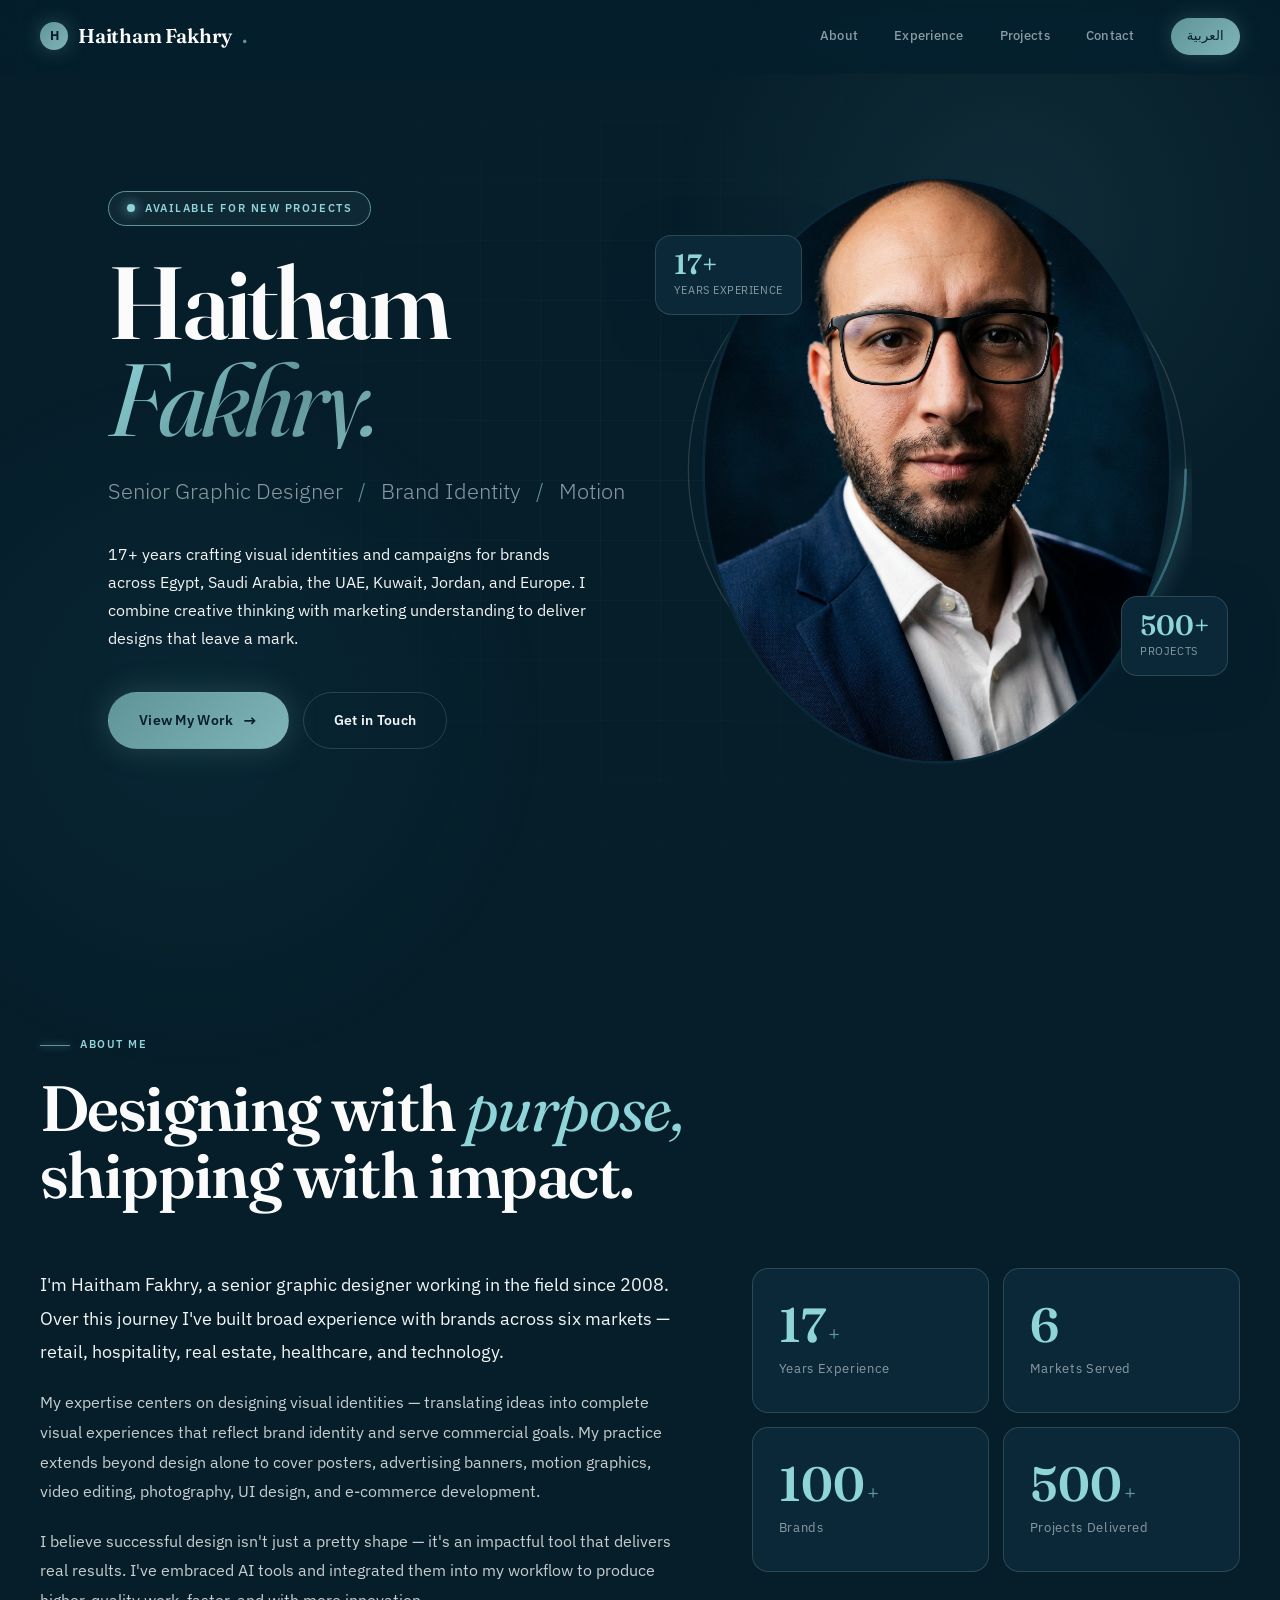
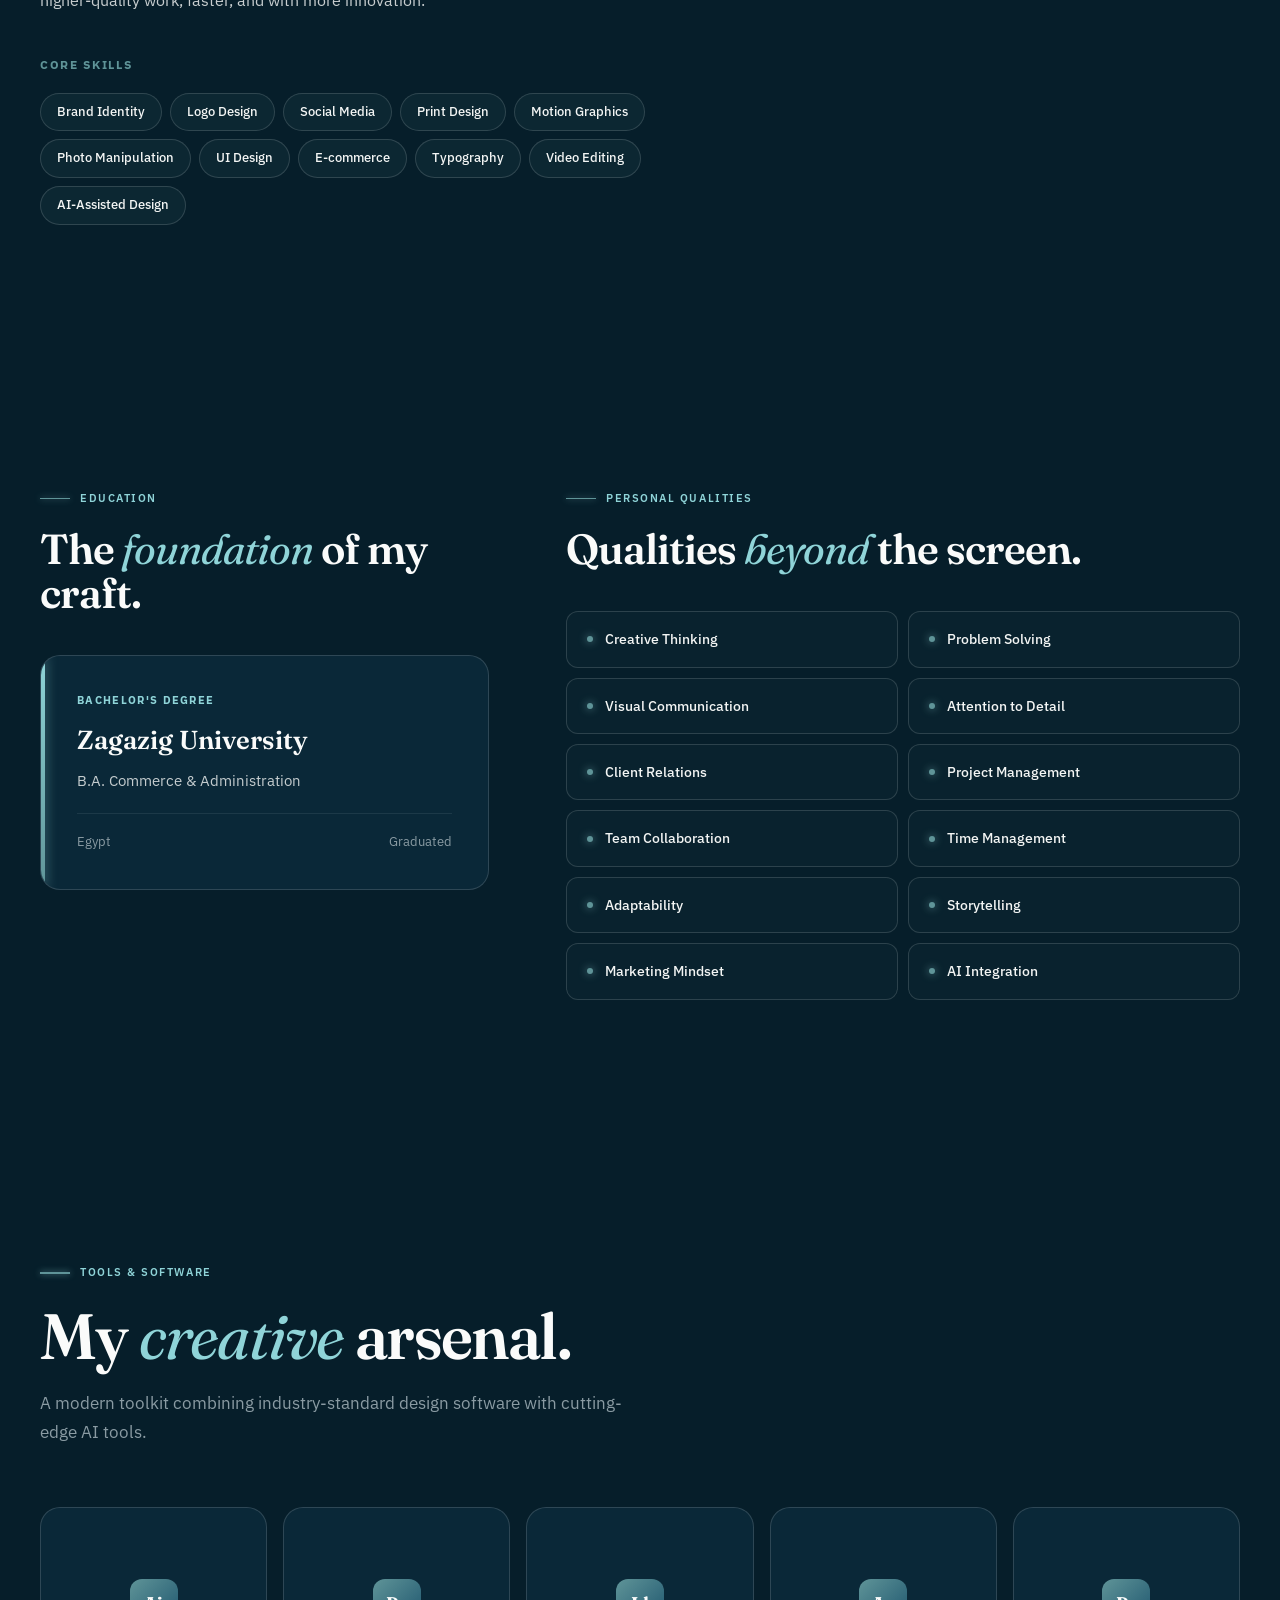
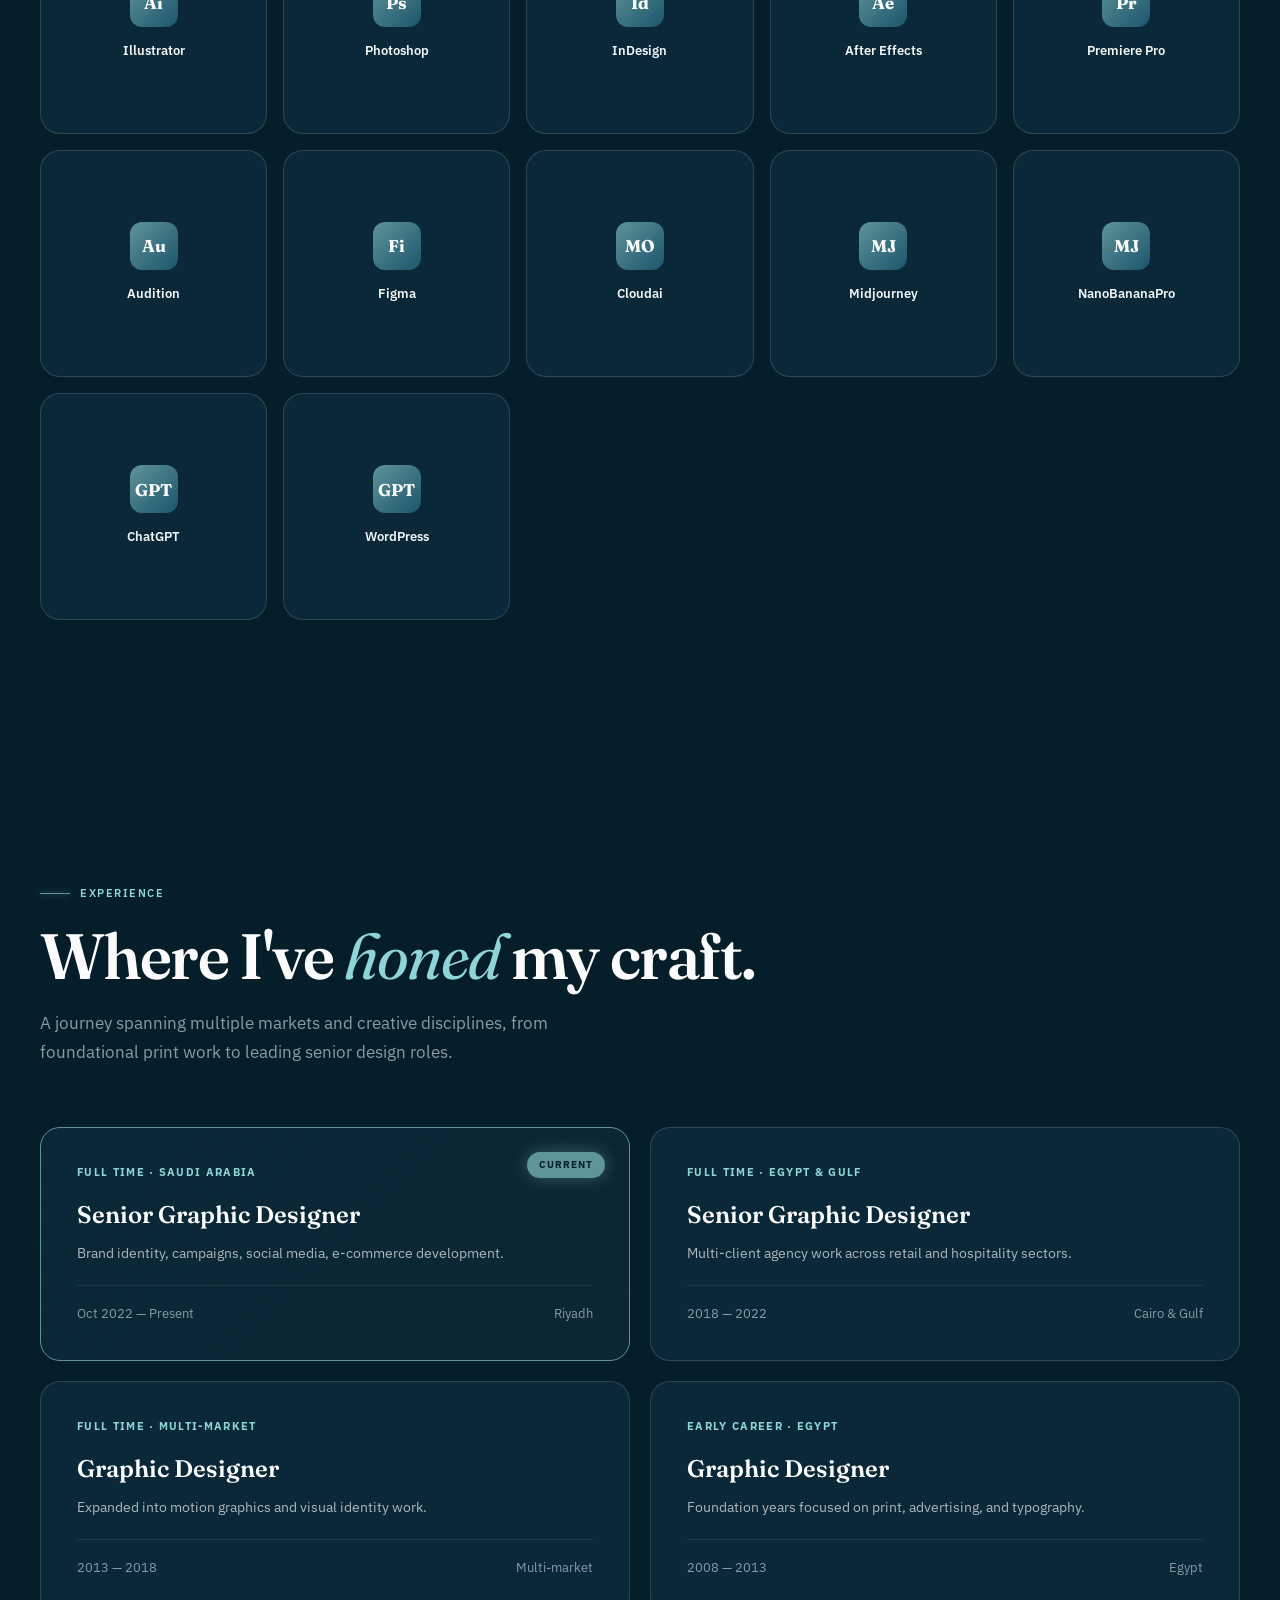
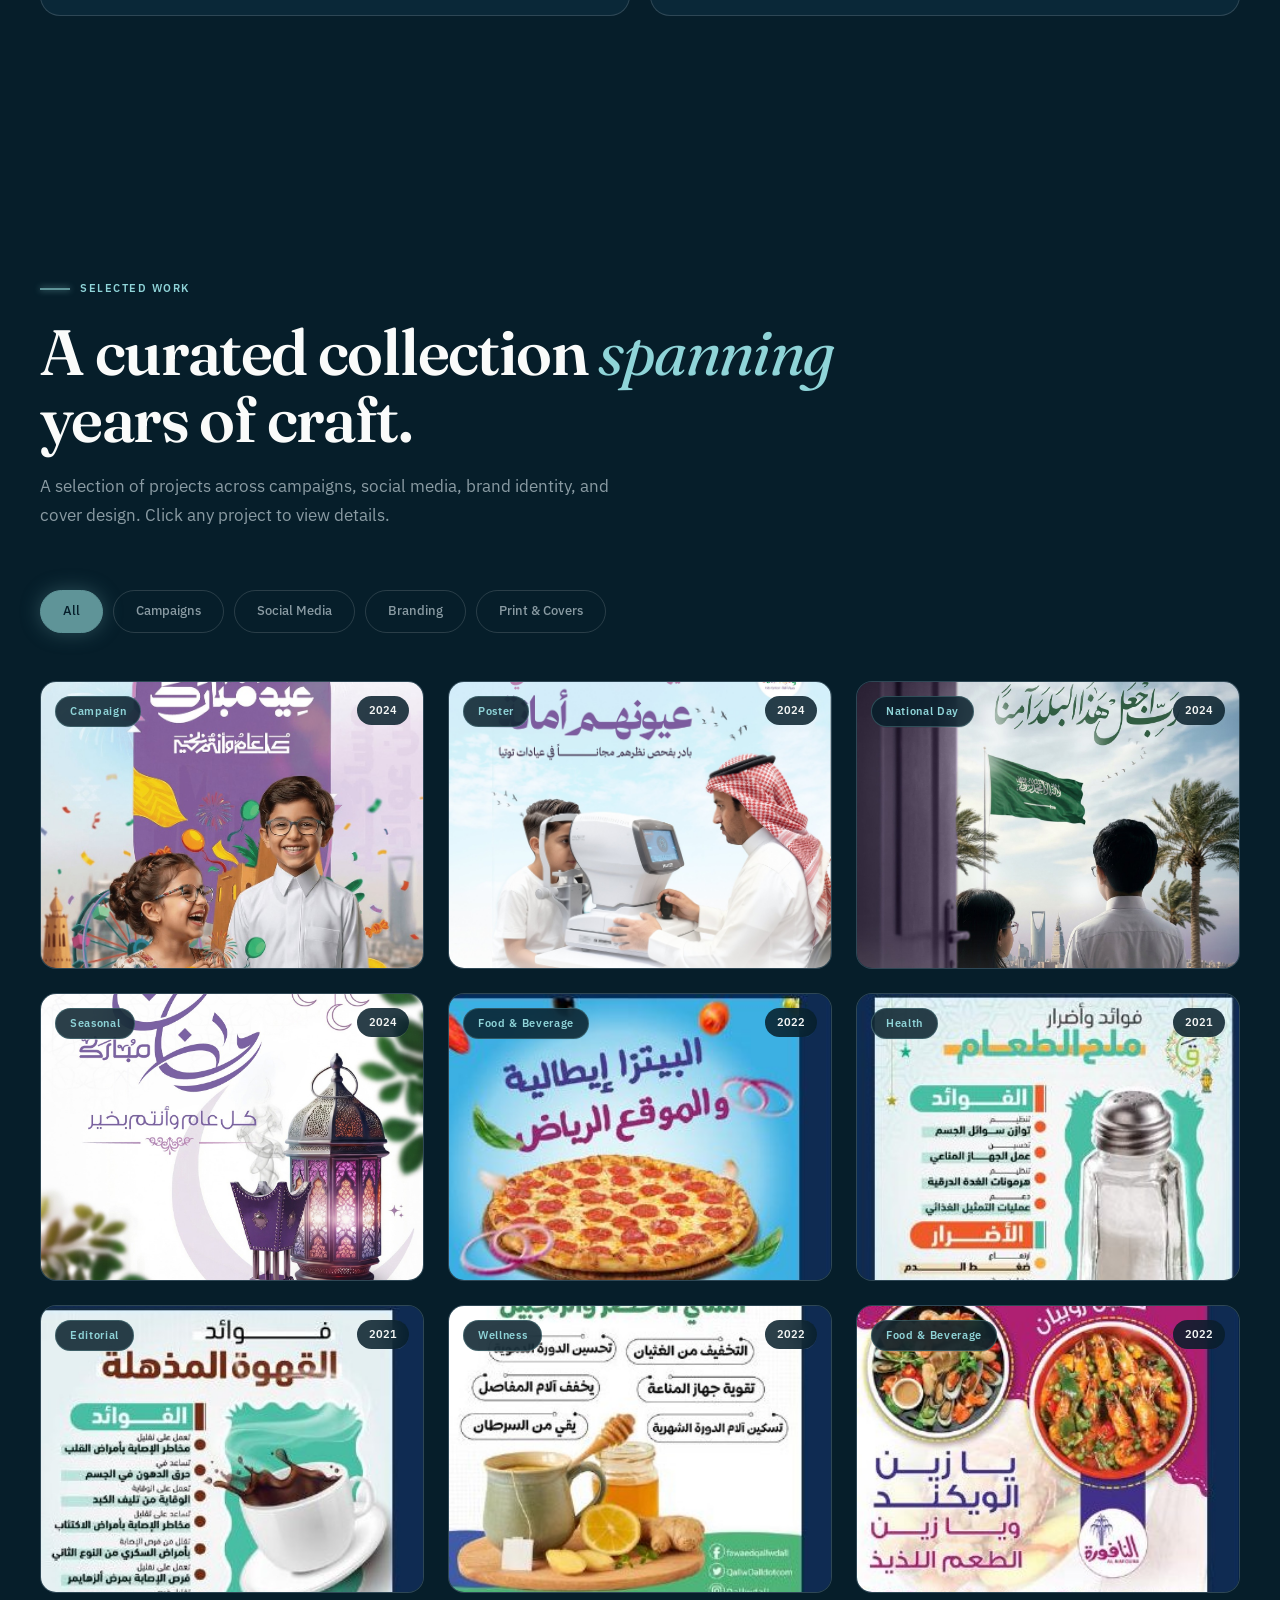
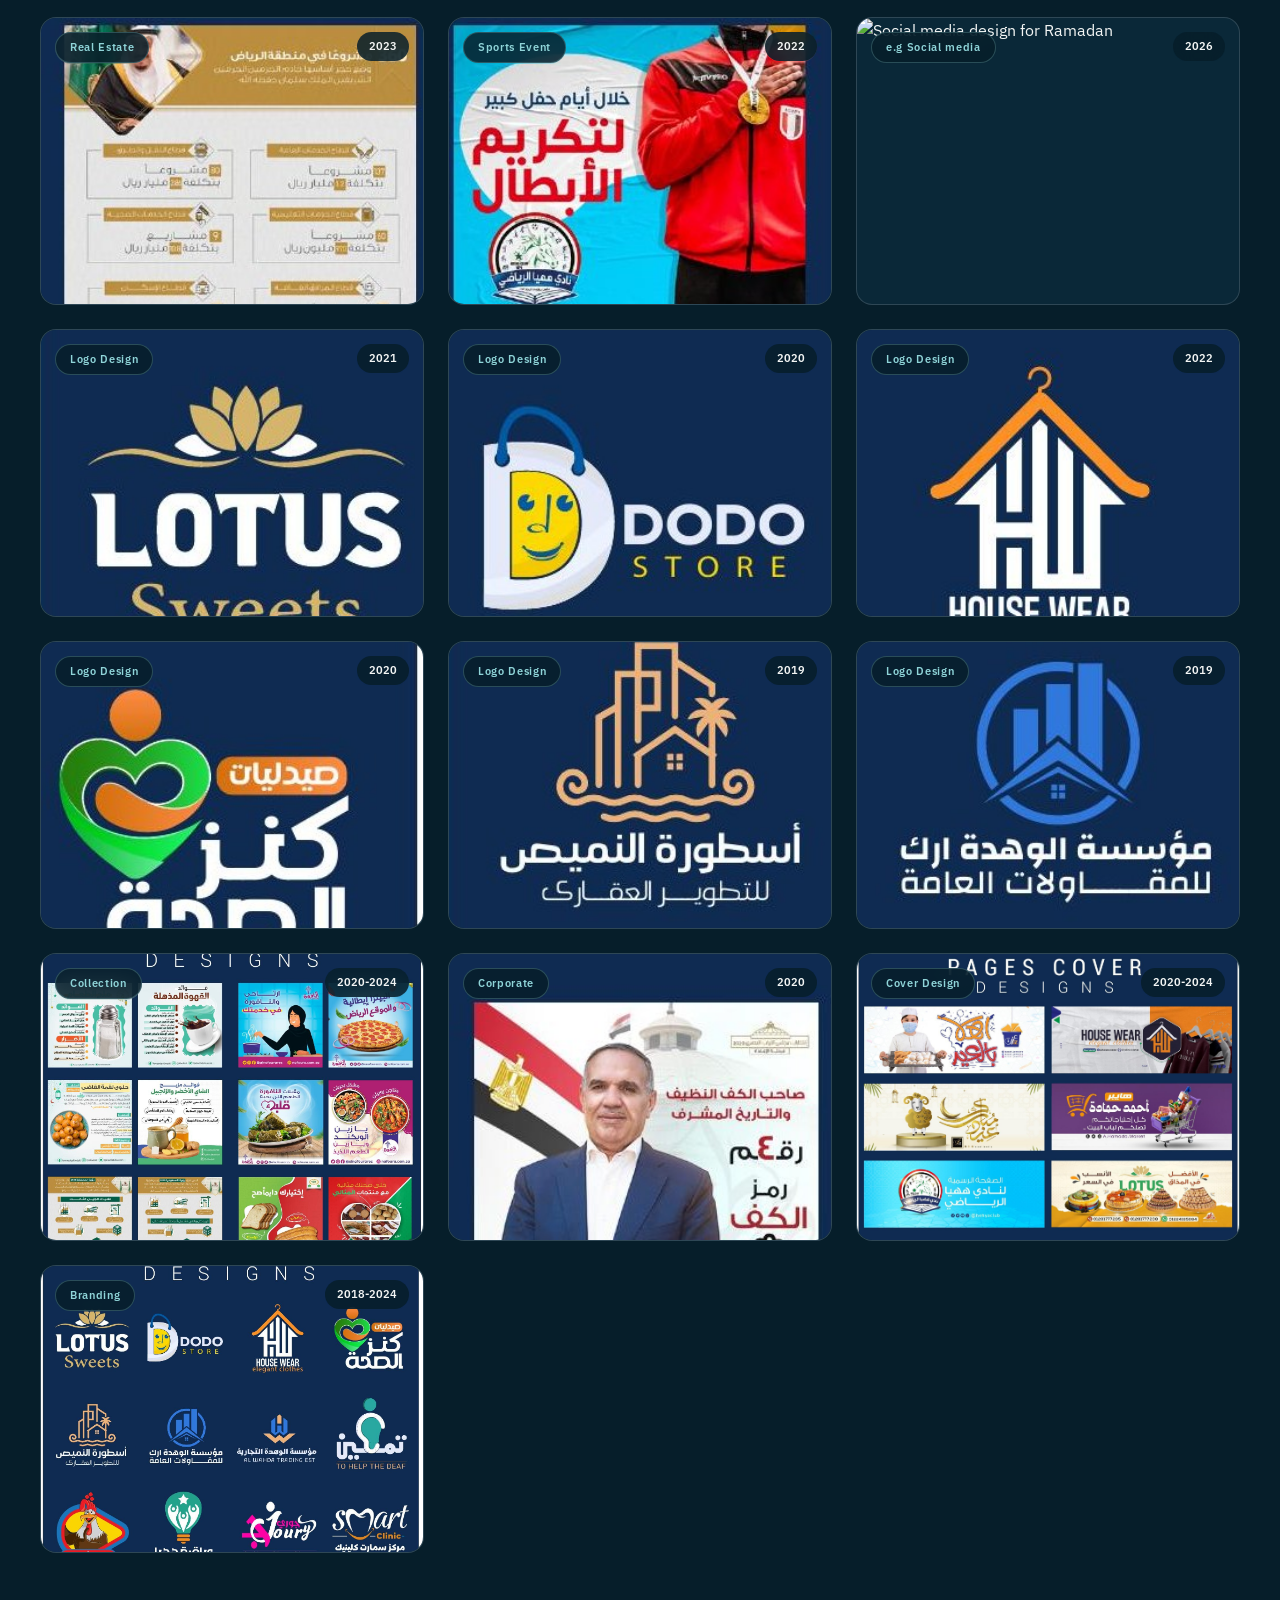
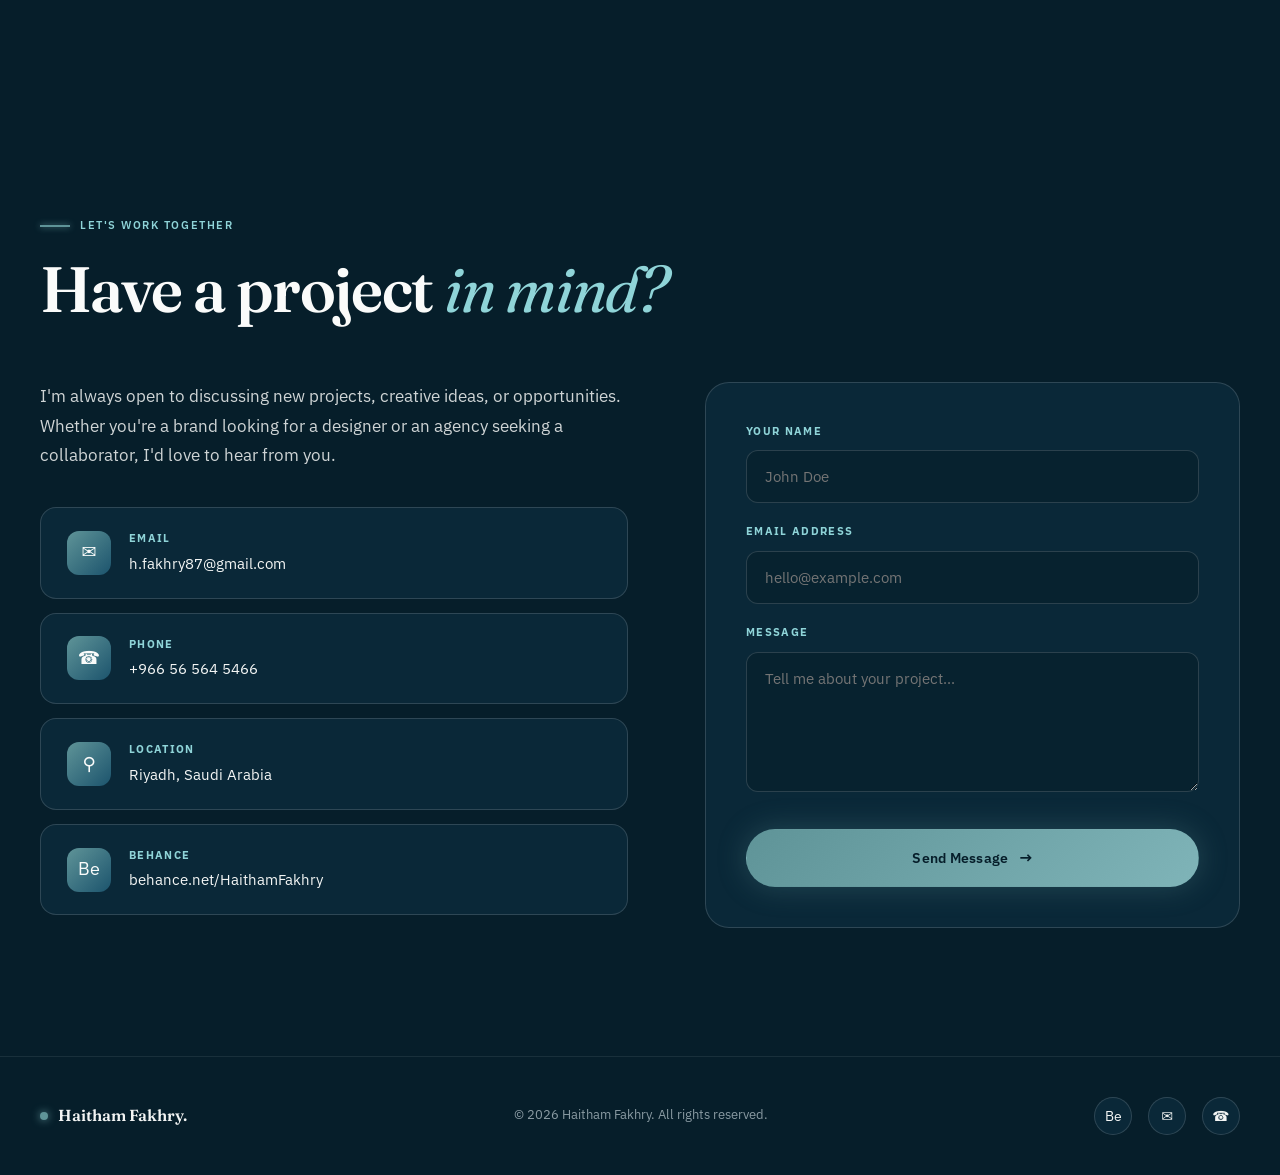
==== commit 18e15ddb: "Update index.html" ====
--- a/index.html
+++ b/index.html
@@ -220,9 +220,11 @@
       <div class="tool-card"><div class="icon">Pr</div><div class="name">Premiere Pro</div></div>
       <div class="tool-card"><div class="icon">Au</div><div class="name">Audition</div></div>
       <div class="tool-card"><div class="icon">Fi</div><div class="name">Figma</div></div>
-      <div class="tool-card"><div class="icon">MO</div><div class="name">MS Office</div></div>
+      <div class="tool-card"><div class="icon">MO</div><div class="name">Cloudai</div></div>
       <div class="tool-card"><div class="icon">MJ</div><div class="name">Midjourney</div></div>
+      <div class="tool-card"><div class="icon">MJ</div><div class="name">NanoBananaPro</div></div>
       <div class="tool-card"><div class="icon">GPT</div><div class="name">ChatGPT</div></div>
+      <div class="tool-card"><div class="icon">GPT</div><div class="name">WordPress</div></div>
     </div>
   </div>
 </section>
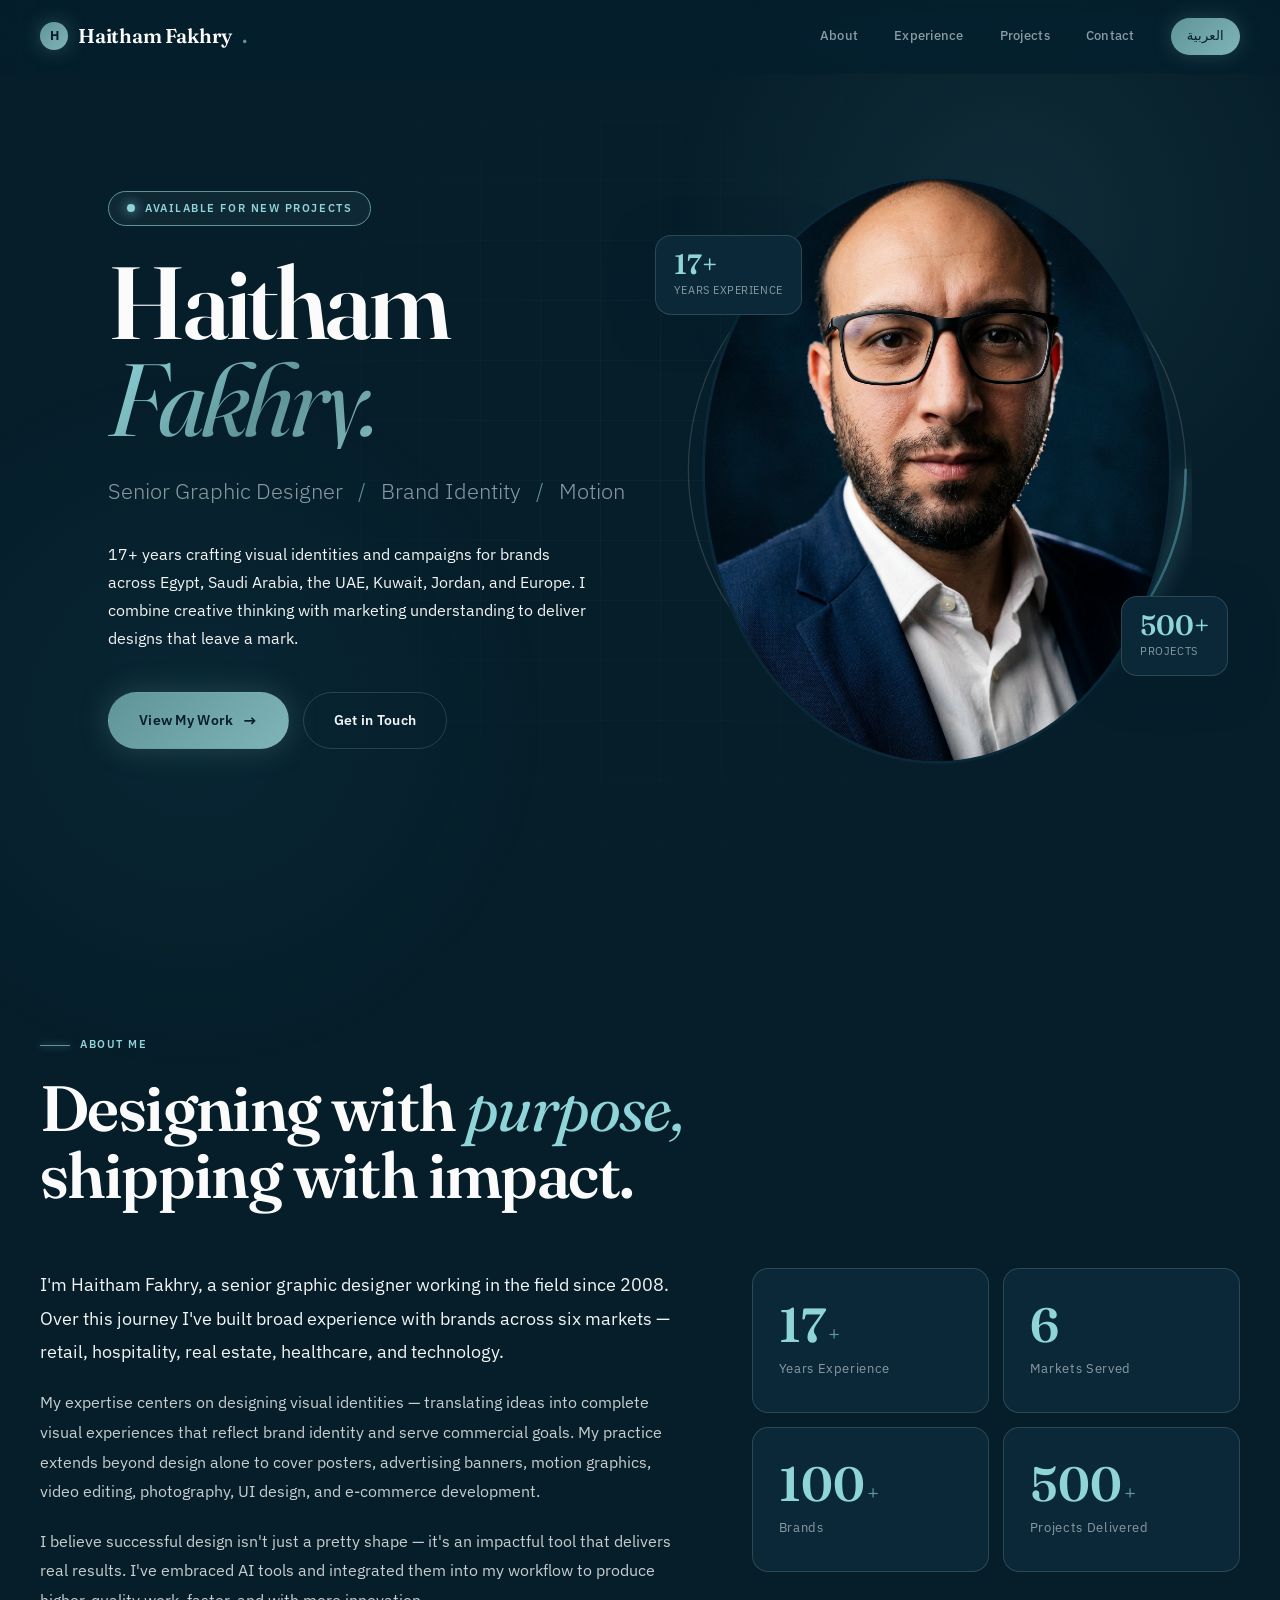
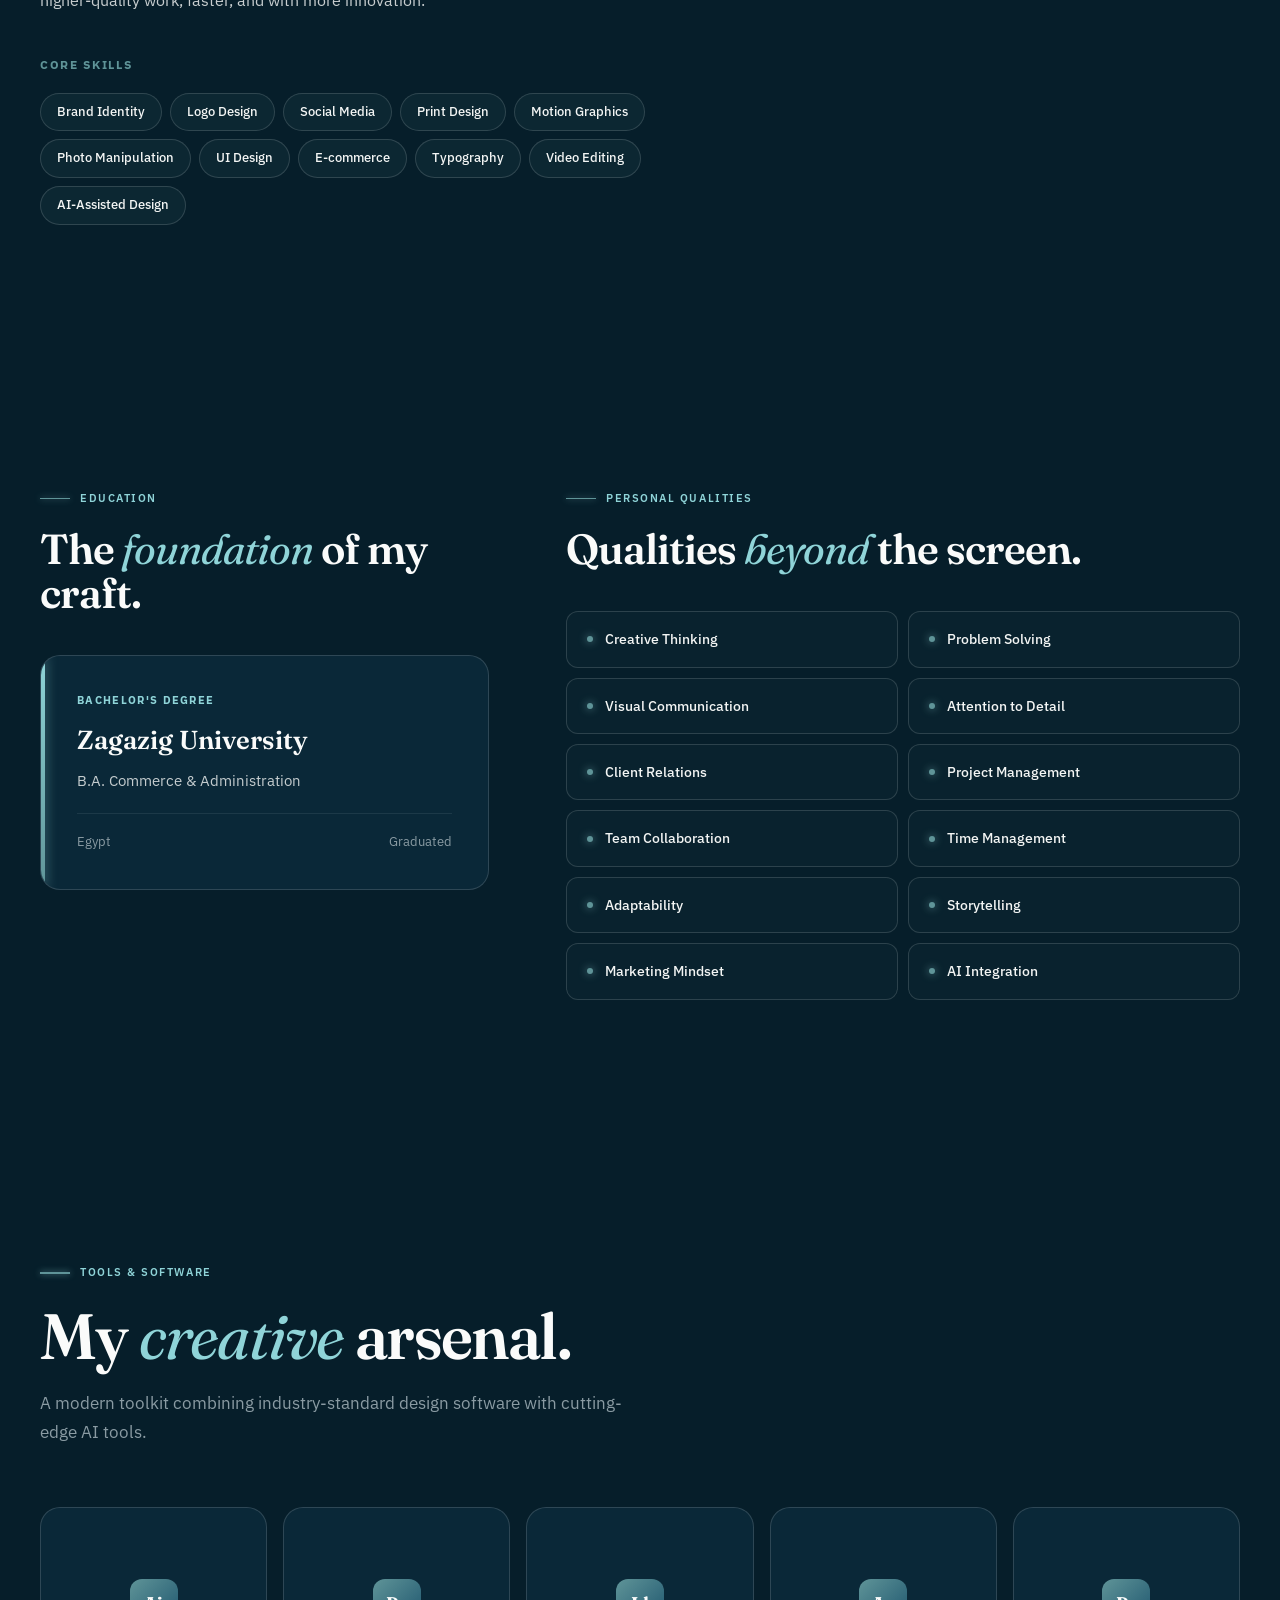
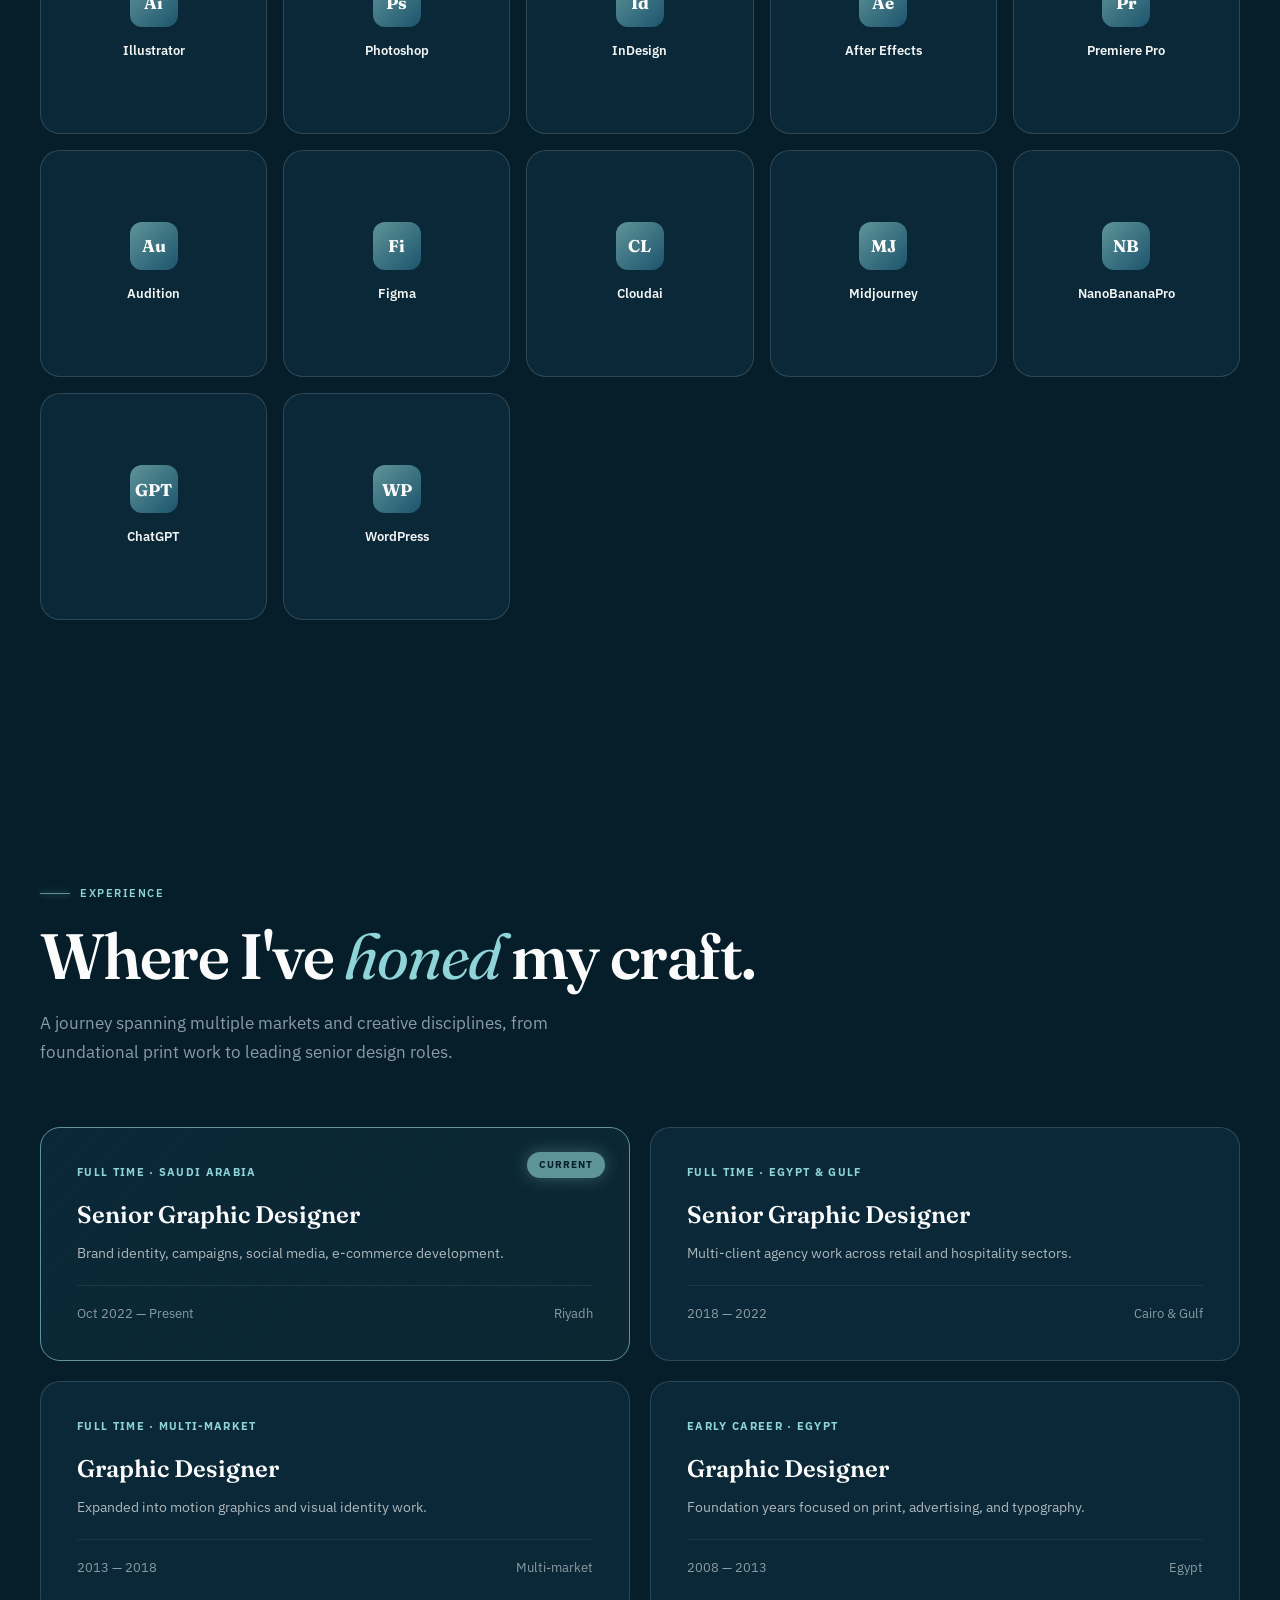
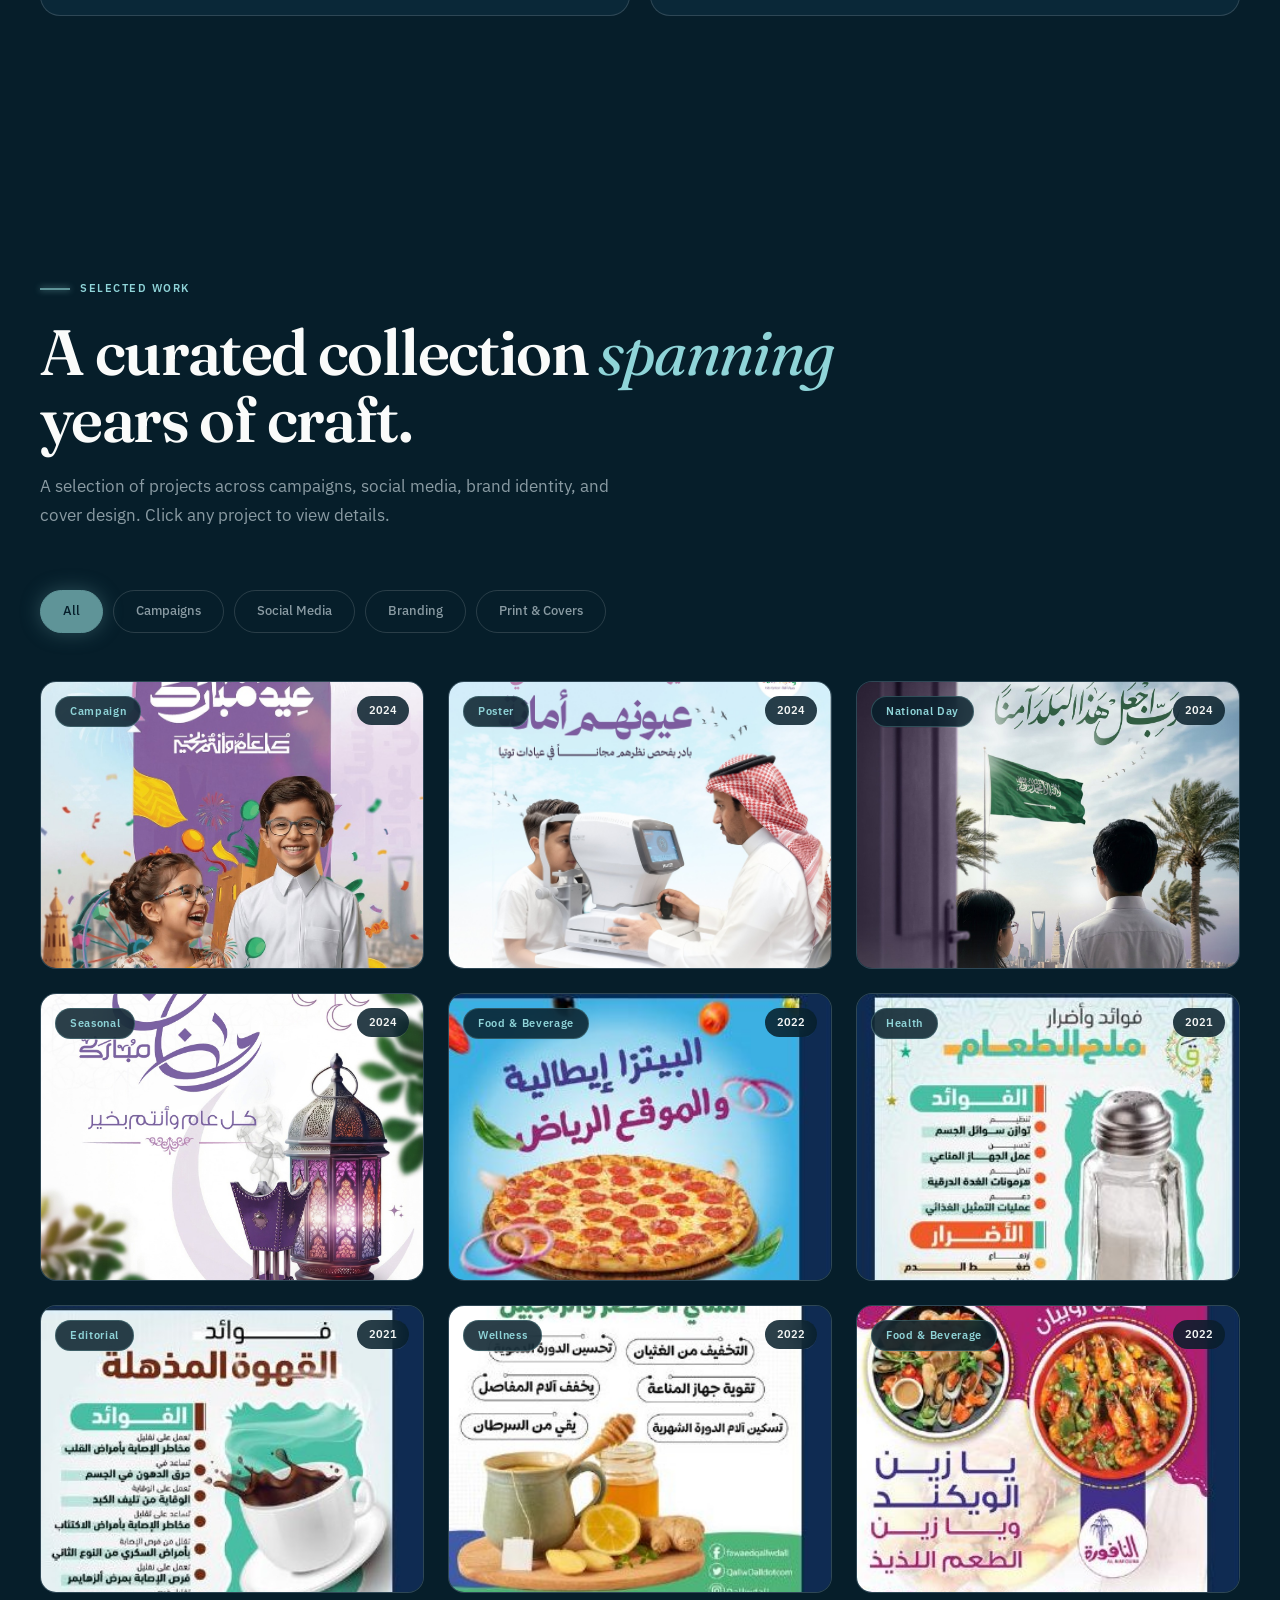
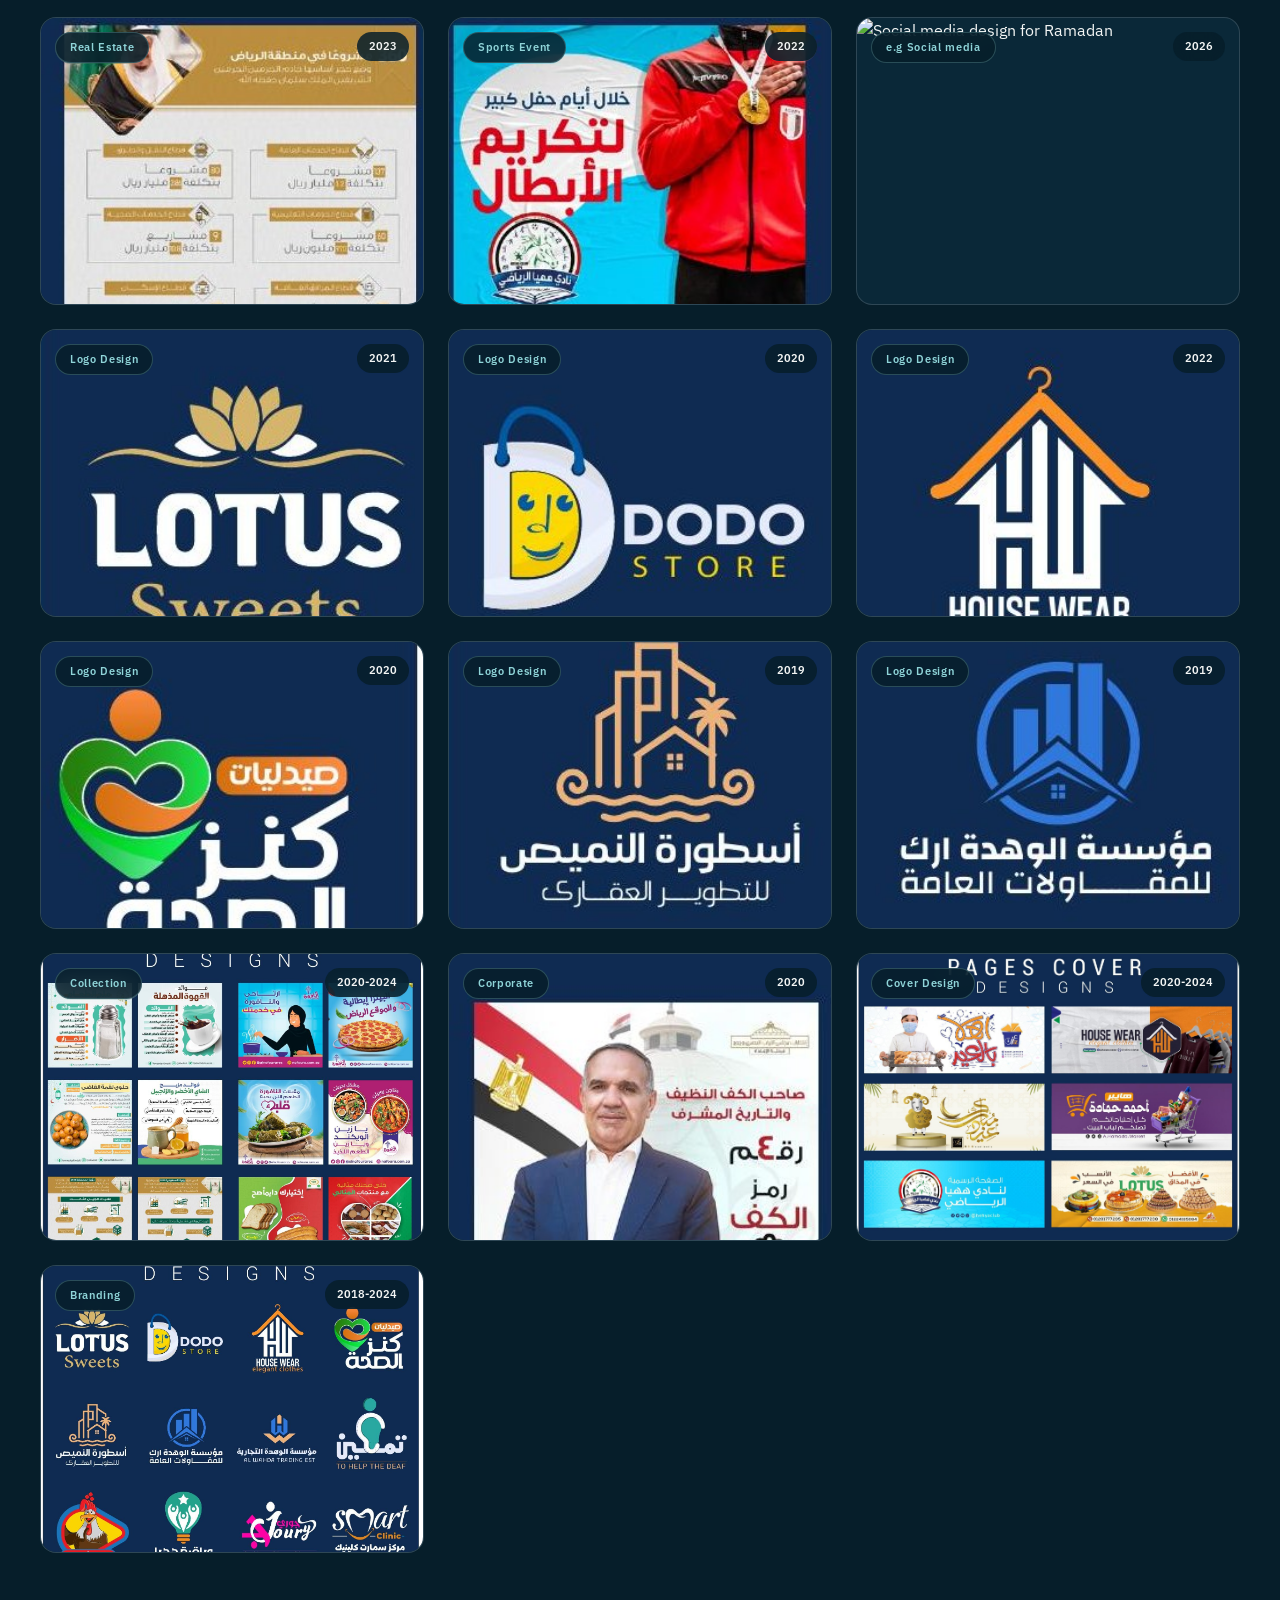
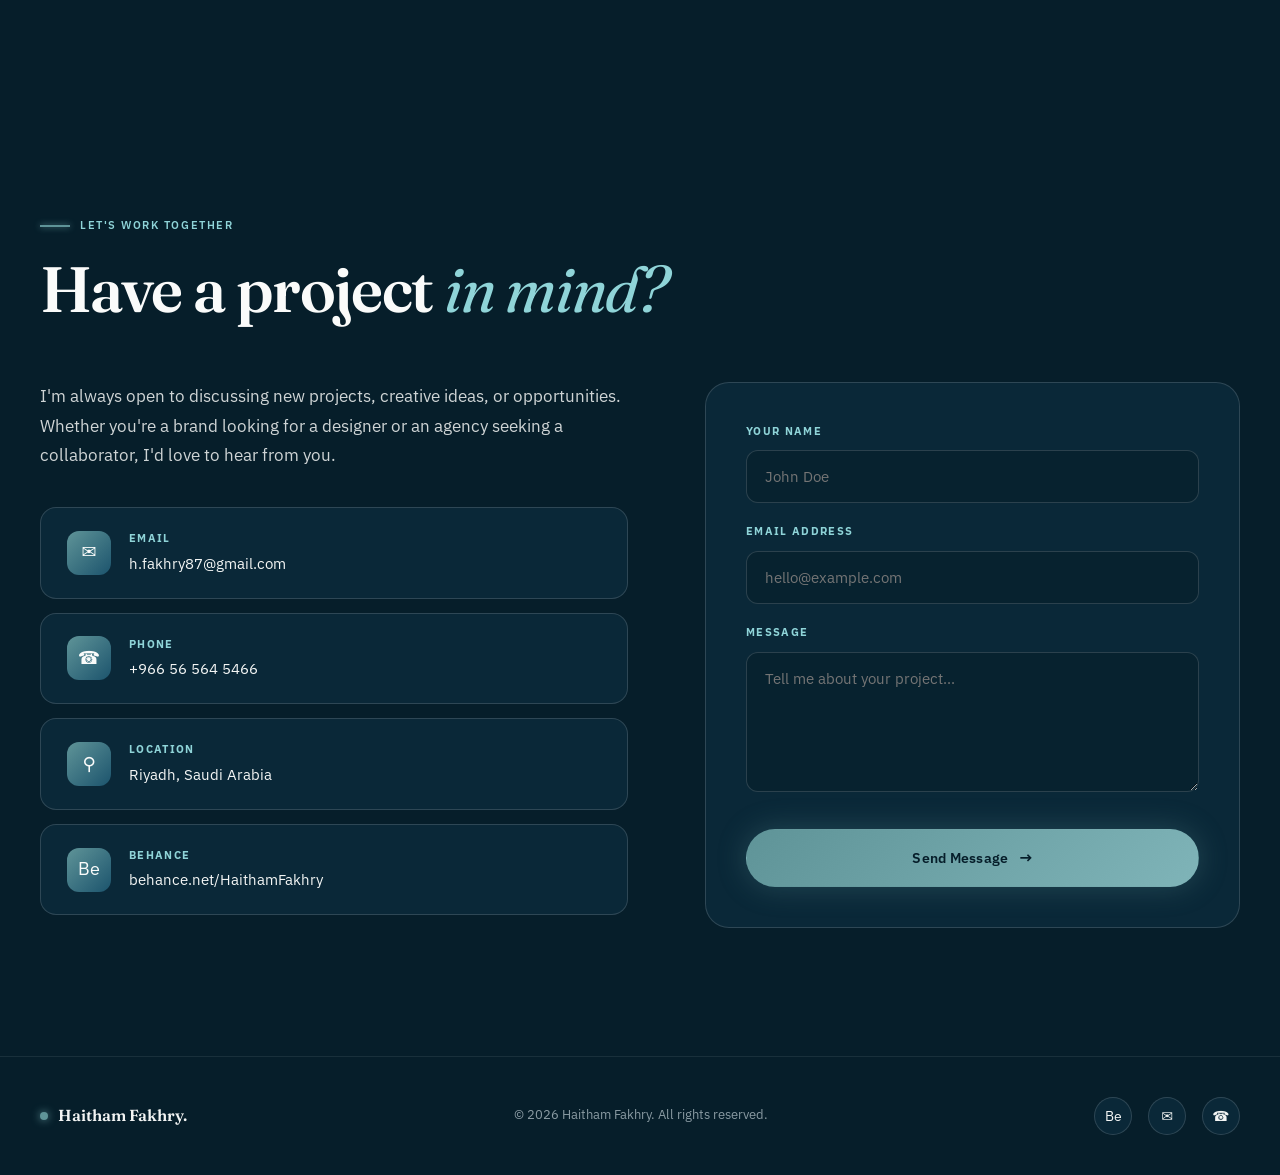
==== commit f3dfc019: "Update index.html" ====
--- a/index.html
+++ b/index.html
@@ -220,11 +220,11 @@
       <div class="tool-card"><div class="icon">Pr</div><div class="name">Premiere Pro</div></div>
       <div class="tool-card"><div class="icon">Au</div><div class="name">Audition</div></div>
       <div class="tool-card"><div class="icon">Fi</div><div class="name">Figma</div></div>
-      <div class="tool-card"><div class="icon">MO</div><div class="name">Cloudai</div></div>
+      <div class="tool-card"><div class="icon">CL</div><div class="name">Cloudai</div></div>
       <div class="tool-card"><div class="icon">MJ</div><div class="name">Midjourney</div></div>
-      <div class="tool-card"><div class="icon">MJ</div><div class="name">NanoBananaPro</div></div>
+      <div class="tool-card"><div class="icon">NB</div><div class="name">NanoBananaPro</div></div>
       <div class="tool-card"><div class="icon">GPT</div><div class="name">ChatGPT</div></div>
-      <div class="tool-card"><div class="icon">GPT</div><div class="name">WordPress</div></div>
+      <div class="tool-card"><div class="icon">WP</div><div class="name">WordPress</div></div>
     </div>
   </div>
 </section>
